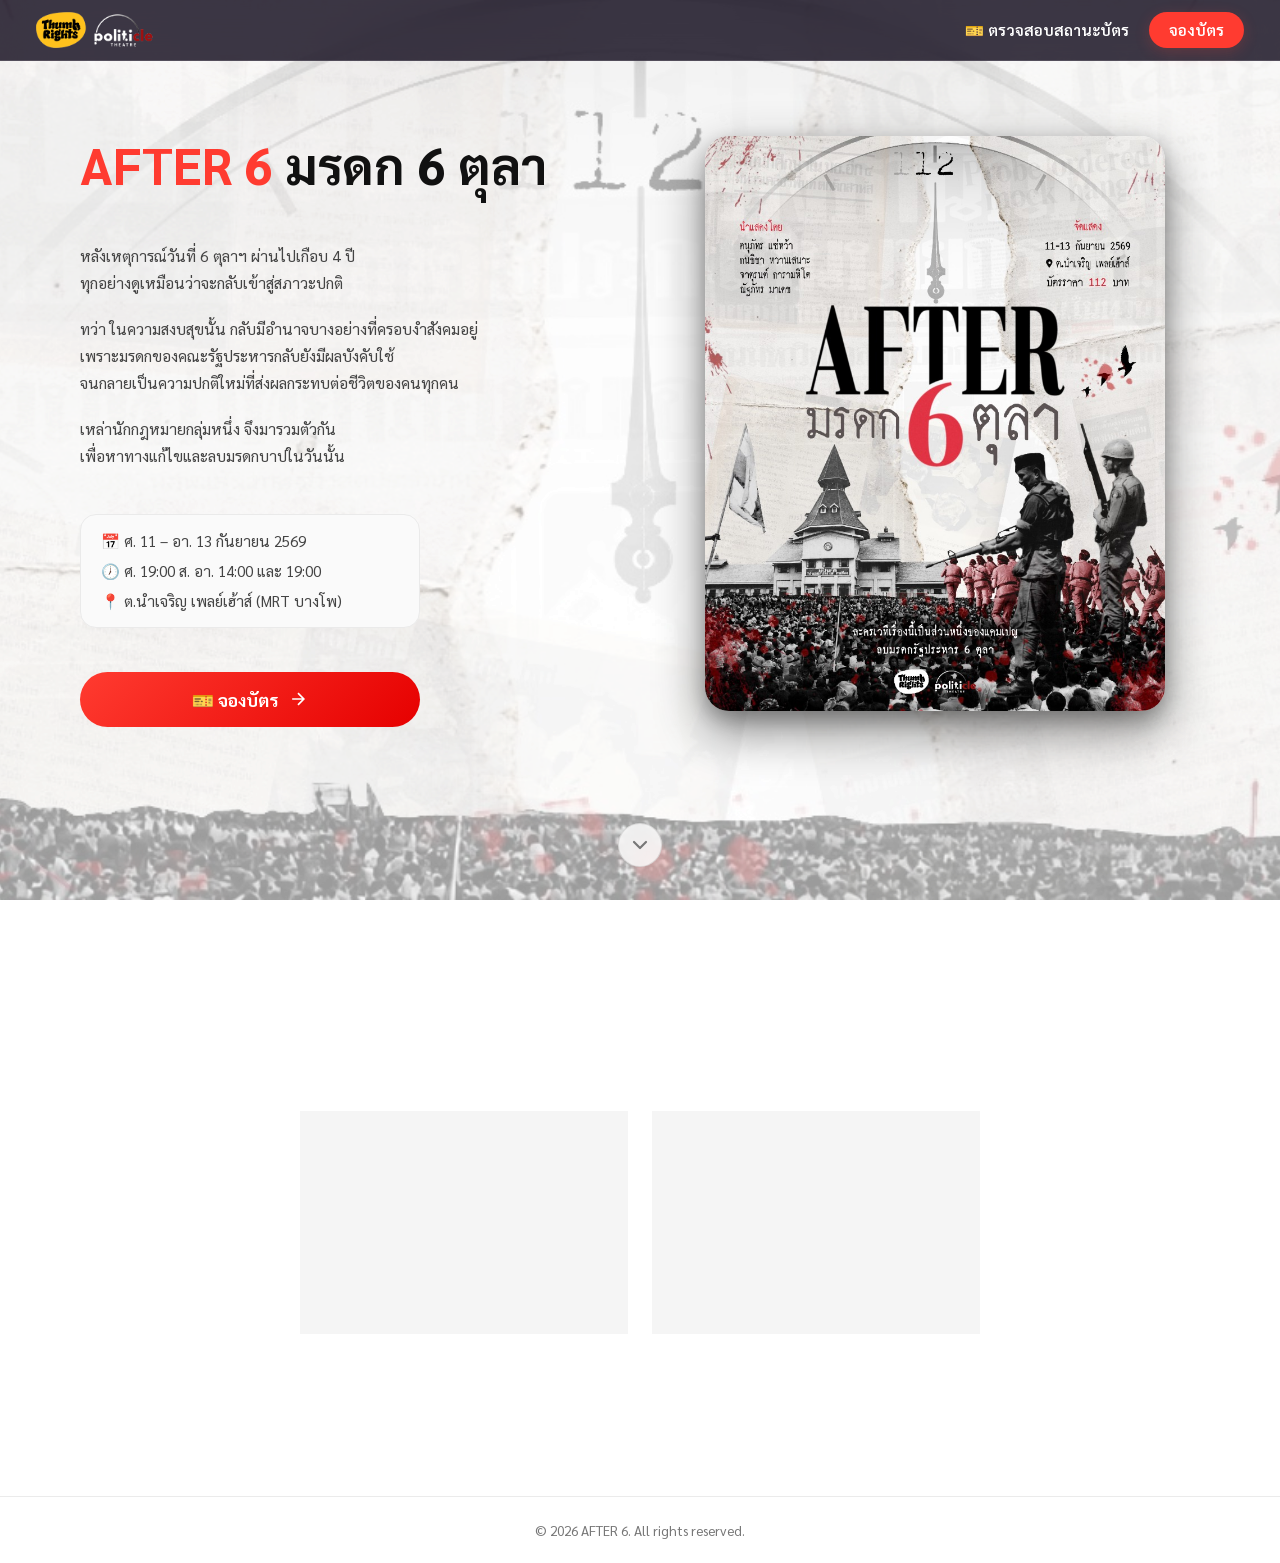
==== index.html @ 417c0b57 "Remove poster glow div and overflow clipping to eliminate rectangular box artifact on mobile" ====
<!DOCTYPE html>
<html lang="th">
<head>
  <meta charset="UTF-8" />
  <meta name="viewport" content="width=device-width, initial-scale=1.0" />
  <meta name="theme-color" content="#0d0718" />
  <meta name="apple-mobile-web-app-capable" content="yes" />
  <meta name="apple-mobile-web-app-status-bar-style" content="black-translucent" />
  <title>AFTER 6 มรดก 6 ตุลา — จองบัตรออนไลน์</title>
  <meta name="description" content="จองบัตรละครเวที AFTER 6 มรดก 6 ตุลา — KINJAI CONTEMPORARY 11–13 กันยายน 2569" />
  <link rel="preconnect" href="https://fonts.googleapis.com" />
  <link rel="preconnect" href="https://fonts.gstatic.com" crossorigin />
  <link href="https://fonts.googleapis.com/css2?family=Sarabun:wght@300;400;500;600;700&family=Playfair+Display:ital,wght@0,700;1,700&display=swap" rel="stylesheet" />
  <script src="assets/qrcodejs.min.js"></script>
  <link rel="stylesheet" href="style.css?v=3.3" />
</head>
<body>

<!-- ===================== PROGRESS BAR ===================== -->
<div id="progress-bar" class="progress-bar" style="display:none">
  <div class="progress-steps">
    <div class="progress-step active" id="ps-1">
      <div class="ps-dot">1</div><span>เลือกบัตร</span>
    </div>
    <div class="progress-line" id="pl-1"></div>
    <div class="progress-step" id="ps-2">
      <div class="ps-dot">2</div><span>ข้อมูล</span>
    </div>
    <div class="progress-line" id="pl-2"></div>
    <div class="progress-step" id="ps-3">
      <div class="ps-dot">3</div><span>ยืนยัน</span>
    </div>
  </div>
</div>

<!-- ===================== VIEW: LANDING ===================== -->
<div id="view-landing" class="view active">
  <div class="landing-bg"></div>
  <header class="site-header">
    <a href="staff.html" class="header-logo" title="Staff Portal">
      <img src="assets/logo.png?v=2" alt="Thumb Rights x politicle" class="header-logo-img" />
    </a>
    <nav class="header-nav">
      <a href="status.html" class="status-nav-link">🎫 ตรวจสอบสถานะบัตร</a>
      <a href="#" onclick="event.preventDefault();goTo('ticket')" class="btn-nav">จองบัตร</a>
    </nav>
  </header>

  <section class="hero">
    <div class="hero-content">
      <h1 class="hero-title"><span style="color: #ff3b30;">AFTER 6</span> มรดก 6 ตุลา</h1>
      <div class="hero-synopsis">
        <div class="synopsis-desktop">
          <p style="margin-bottom: 18px;">หลังเหตุการณ์วันที่ 6 ตุลาฯ ผ่านไปเกือบ 4 ปี<br/>ทุกอย่างดูเหมือนว่าจะกลับเข้าสู่สภาวะปกติ</p>
          <p style="margin-bottom: 18px;">ทว่า ในความสงบสุขนั้น กลับมีอำนาจบางอย่างที่ครอบงำสังคมอยู่<br/>เพราะมรดกของคณะรัฐประหารกลับยังมีผลบังคับใช้<br/>จนกลายเป็นความปกติใหม่ที่ส่งผลกระทบต่อชีวิตของคนทุกคน</p>
          <p>เหล่านักกฎหมายกลุ่มหนึ่ง จึงมารวมตัวกัน<br/>เพื่อหาทางแก้ไขและลบมรดกบาปในวันนั้น</p>
        </div>
        <div class="synopsis-mobile">
          <p style="margin-bottom: 18px;">หลังเหตุการณ์วันที่ 6 ตุลาฯ ผ่านไปเกือบ 4 ปี<br/>ทุกอย่างดูเหมือนว่าจะกลับเข้าสู่สภาวะปกติ</p>
          <p style="margin-bottom: 18px;">ทว่า ในความสงบสุขนั้น<br/>กลับมีอำนาจบางอย่างที่ครอบงำสังคมอยู่<br/>เพราะมรดกของคณะรัฐประหารกลับยังมีผลบังคับใช้<br/>จนกลายเป็นความปกติใหม่<br/>ที่ส่งผลกระทบต่อชีวิตของคนทุกคน</p>
          <p>เหล่านักกฎหมายกลุ่มหนึ่ง จึงมารวมตัวกัน<br/>เพื่อหาทางแก้ไขและลบมรดกบาปในวันนั้น</p>
        </div>
      </div>
      <div class="hero-meta">
        <div class="meta-item">📅 ศ. 11 – อา. 13 กันยายน 2569</div>
        <div class="meta-item">🕖 ศ. 19:00 ส. อา. 14:00 และ 19:00</div>
        <div class="meta-item"><a href="https://maps.app.goo.gl/1uwMp8sGH6Jfh2RcA" target="_blank" rel="noopener noreferrer" style="color: inherit; text-decoration: none;">📍 ต.นำเจริญ เพลย์เฮ้าส์ (MRT บางโพ)</a></div>
      </div>
      <button id="btn-buy-hero" class="btn-primary btn-lg" onclick="goTo('ticket')">
        <span>🎫 จองบัตร</span>
        <svg width="20" height="20" viewBox="0 0 24 24" fill="none" stroke="currentColor" stroke-width="2"><path d="M5 12h14M12 5l7 7-7 7"/></svg>
      </button>
    </div>
    <div class="hero-poster">
      <img id="poster-img" src="assets/poster.jpg?v=3" alt="โปสเตอร์ AFTER 6 มรดก 6 ตุลา" class="poster-img" />
    </div>
    <a href="#show-info" class="scroll-down-hint" aria-label="เลื่อนลงเพื่อดูรายละเอียดเพิ่มเติม">
      <svg width="24" height="24" viewBox="0 0 24 24" fill="none" stroke="currentColor" stroke-width="2.2" stroke-linecap="round" stroke-linejoin="round"><path d="M6 9l6 6 6-6"/></svg>
    </a>
  </section>

  <section id="show-info" class="show-info">
    <div class="container">
      <div class="campaign-box">
        <div class="campaign-lead">ละครเวทีเรื่องนี้เป็นส่วนหนึ่งของแคมเปญ</div>
        <div class="campaign-title">
          <a href="https://www.facebook.com/share/p/1LTp5zQWZ3/" target="_blank" rel="noopener noreferrer" style="color: inherit; text-decoration: none;">
            <strong>'ลบมรดกรัฐประหาร 6 ตุลา'</strong>
          </a>
        </div>
      </div>
      <div class="info-grid">
        <div class="info-card">
          <div class="info-icon">⏱️</div>
          <h3>ระยะเวลา</h3>
          <p>ประมาณ 1 ชั่วโมง 30 นาที<br/>(ไม่มีพักครึ่ง)</p>
        </div>
        <div class="info-card">
          <div class="info-icon">📍</div>
          <h3>สถานที่</h3>
          <p><a href="https://maps.app.goo.gl/1uwMp8sGH6Jfh2RcA" target="_blank" rel="noopener noreferrer" style="color: inherit; text-decoration: underline;">ต.นำเจริญ เพลย์เฮ้าส์<br/>(MRT บางโพ)</a></p>
        </div>
      </div>
      <div class="cta-bottom">
        <button id="btn-buy-bottom" class="btn-primary btn-lg" onclick="goTo('ticket')">🎫 จองบัตร</button>
      </div>
    </div>
  </section>

  <footer class="site-footer">
    <p>© 2026 AFTER 6. All rights reserved.</p>
  </footer>
</div>

<!-- ===================== VIEW: TICKET ===================== -->
<div id="view-ticket" class="view">
  <div class="page-header">
    <div></div>
    <h2 class="page-title">🎫 เลือกบัตร</h2>
    <button class="btn-back" onclick="goTo('landing')">
      <svg width="20" height="20" viewBox="0 0 24 24" fill="none" stroke="currentColor" stroke-width="2"><path d="M3 9l9-7 9 7v11a2 2 0 0 1-2 2H5a2 2 0 0 1-2-2z"/><polyline points="9 22 9 12 15 12 15 22"/></svg>
      กลับหน้าหลัก
    </button>
  </div>

  <div class="ticket-container">

    <!-- ── STEP 1: เลือกรอบการแสดง ── -->
    <div class="ticket-section">
      <h3 class="section-label">📅 เลือกวันแสดง</h3>
      <div id="date-grid" class="date-grid">
        <!-- generated by JS -->
      </div>
    </div>

    <!-- ── STEP 2: เลือกเวลารอบ (แสดงหลังเลือกวัน) ── -->
    <div class="ticket-section" id="slot-section" style="display:none">
      <div class="section-label-row">
        <h3 class="section-label">🕐 เลือกรอบเวลา</h3>
      </div>
      <div id="slot-grid" class="slot-grid">
        <!-- generated by JS -->
      </div>
    </div>

    <!-- ── STEP 3: เลือกประเภทบัตร ── -->
    <div class="ticket-section" id="type-section" style="display:none">
      <div class="section-label-row">
        <h3 class="section-label">🎭 ประเภทบัตร</h3>
      </div>
      <div id="ticket-types" class="ticket-type-grid">
        <!-- generated by JS -->
      </div>
    </div>

    <!-- Quantity -->
    <div class="ticket-section" id="quantity-section" style="display:none">
      <div class="section-label-row">
        <h3 class="section-label">จำนวนบัตร</h3>
      </div>
      <div class="quantity-box">
        <button class="qty-btn" id="qty-minus" onclick="changeQty(-1)">−</button>
        <span id="qty-display" class="qty-num">1</span>
        <button class="qty-btn" id="qty-plus" onclick="changeQty(1)">+</button>
      </div>
      <p class="qty-limit" id="qty-limit-text">สูงสุด 10 ใบต่อครั้ง</p>
    </div>

    <!-- Summary -->
    <div class="ticket-section price-summary" id="price-summary" style="display:none">
      <div class="summary-row">
        <span class="summary-label">รอบแสดง</span>
        <span class="summary-val" id="sum-show">—</span>
      </div>
      <div class="summary-row">
        <span class="summary-label">ประเภท</span>
        <span class="summary-val" id="sum-type">—</span>
      </div>
      <div class="summary-row">
        <span class="summary-label">ราคาต่อใบ</span>
        <span class="summary-val" id="sum-price">—</span>
      </div>
      <div class="summary-row">
        <span class="summary-label">จำนวน</span>
        <span class="summary-val" id="sum-qty">—</span>
      </div>
      <div class="summary-row total-row">
        <span class="summary-label">ราคารวม</span>
        <span class="summary-val total-price" id="sum-total">—</span>
      </div>
    </div>

    <!-- Payment QR -->
    <div class="ticket-section" id="payment-section" style="display:none">
      <h3 class="section-label">ชำระเงินผ่านการโอนธนาคาร</h3>
      <div class="payment-box">
        <div class="payment-qr-wrap">
          <div id="payment-qr-container" class="payment-qr-inner"><img src="assets/payment-qr.png?v=3" alt="Payment QR Code" style="width:160px; height:auto; border-radius:4px; display:block;" /></div>
          <div class="payment-qr-label">แสกนเพื่อชำระค่าบัตร</div>
        </div>
        <div class="payment-info">
          <div class="bank-info-row">
            <span class="bank-logo">🏦</span>
            <div>
              <div class="bank-name">ธนาคารกสิกรไทย</div>
              <div class="bank-acc">233-1-17948-8</div>
              <div class="bank-holder">ณัฐชนน ไพโรจน์ และ นัสรี พุ่มเกื้อ</div>
            </div>
          </div>
          <div class="payment-note">
            <svg width="16" height="16" viewBox="0 0 24 24" fill="none" stroke="currentColor" stroke-width="2"><circle cx="12" cy="12" r="10"/><path d="M12 8v4M12 16h.01"/></svg>
            กรุณาโอนชำระก่อนกดดำเนินการต่อเพื่อกรอกข้อมูล
          </div>
        </div>
      </div>
    </div>

    <button id="btn-to-info" class="btn-primary btn-full" style="display:none" onclick="goTo('info')">
      ดำเนินการต่อ
      <svg width="18" height="18" viewBox="0 0 24 24" fill="none" stroke="currentColor" stroke-width="2"><path d="M5 12h14M12 5l7 7-7 7"/></svg>
    </button>
  </div>
</div>


<!-- ===================== VIEW: INFO ===================== -->
<div id="view-info" class="view">
  <div class="page-header">
    <button class="btn-back" onclick="goTo('ticket')">
      <svg width="20" height="20" viewBox="0 0 24 24" fill="none" stroke="currentColor" stroke-width="2"><path d="M19 12H5M12 19l-7-7 7-7"/></svg>
      ย้อนกลับ
    </button>
    <h2 class="page-title">📝 ข้อมูลผู้ซื้อ</h2>
    <button class="btn-back" onclick="goTo('landing')" style="border-color: rgba(255, 255, 255, 0.15)">
      🏠 กลับหน้าหลัก
    </button>
  </div>

  <div class="info-container">
    <div class="order-recap">
      <div class="recap-main-row">
        <span id="recap-type" class="recap-badge">—</span>
        <span id="recap-qty" class="recap-detail">—</span>
        <span class="recap-sep">·</span>
        <span id="recap-total" class="recap-total">—</span>
      </div>
      <div class="recap-edit-row">
        <button class="btn-recap-edit" id="btn-edit-slot" onclick="goToEditSlot()">
          <svg width="13" height="13" viewBox="0 0 24 24" fill="none" stroke="currentColor" stroke-width="2.5"><path d="M11 4H4a2 2 0 0 0-2 2v14a2 2 0 0 0 2 2h14a2 2 0 0 0 2-2v-7"/><path d="M18.5 2.5a2.121 2.121 0 0 1 3 3L12 15l-4 1 1-4 9.5-9.5z"/></svg>
          แก้ไขรอบ
        </button>
        <button class="btn-recap-edit" id="btn-edit-qty" onclick="goToEditQty()">
          <svg width="13" height="13" viewBox="0 0 24 24" fill="none" stroke="currentColor" stroke-width="2.5"><path d="M11 4H4a2 2 0 0 0-2 2v14a2 2 0 0 0 2 2h14a2 2 0 0 0 2-2v-7"/><path d="M18.5 2.5a2.121 2.121 0 0 1 3 3L12 15l-4 1 1-4 9.5-9.5z"/></svg>
          จำนวนบัตร
        </button>
      </div>
    </div>

    <form id="customer-form" class="customer-form" onsubmit="submitOrder(event)">
      <div class="form-group">
        <label for="f-name">ชื่อ–นามสกุล <span class="required">*</span></label>
        <input type="text" id="f-name" required />
      </div>
      <div class="form-group">
        <label for="f-phone">เบอร์โทรศัพท์ <span class="required">*</span></label>
        <input type="tel" id="f-phone" pattern="[0-9]{9,10}" required />
      </div>
      <div class="form-group">
        <label for="f-email">อีเมล (ไม่บังคับ)</label>
        <input type="email" id="f-email" />
      </div>
      <div class="form-group">
        <label for="f-note">หมายเหตุเพิ่มเติม</label>
        <textarea id="f-note" rows="3"></textarea>
      </div>

      <!-- Slip Upload -->
      <div class="form-group">
        <label for="f-slip">หลักฐานการโอนเงิน (สลิป) <span class="required">*</span></label>
        <div class="slip-upload-area" id="slip-upload-area" onclick="document.getElementById('f-slip').click()">
          <input type="file" id="f-slip" accept="image/*" style="display:none" onchange="handleSlipUpload(event)" required />
          <div id="slip-placeholder" class="slip-placeholder">
            <svg width="32" height="32" viewBox="0 0 24 24" fill="none" stroke="currentColor" stroke-width="1.5"><rect x="3" y="3" width="18" height="18" rx="2"/><path d="M3 9h18M9 21V9"/></svg>
            <p>แตะเพื่อแนบรูปสลิป</p>
            <span>รองรับ JPG, PNG, HEIC</span>
          </div>
          <div id="slip-preview-wrap" style="display:none" class="slip-preview-wrap">
            <img id="slip-preview" src="" alt="slip preview" />
            <button type="button" class="slip-remove-btn" onclick="removeSlip(event)">✕ เปลี่ยนรูป</button>
          </div>
        </div>
      </div>

      <div class="consent-box">
        <input type="checkbox" id="f-consent" required />
        <label for="f-consent">ยืนยันการชำระเงินและยอมรับเงื่อนไข:<br/>ไม่สามารถเปลี่ยนรอบการแสดงหรือคืนบัตรได้ทุกกรณี</label>
      </div>

      <button type="submit" id="btn-submit" class="btn-primary btn-full">
        <span id="submit-text">✅ ยืนยันการสั่งซื้อ</span>
        <div id="submit-spinner" class="spinner" style="display:none"></div>
      </button>


    </form>
  </div>
</div>

<!-- ===================== VIEW: CONFIRMATION ===================== -->
<div id="view-confirm" class="view">
  <div class="page-header no-back">
    <div></div>
    <h2 class="page-title">✅ สำเร็จแล้ว!</h2>
    <button class="btn-back" onclick="location.reload()">
      🏠 กลับหน้าหลัก
    </button>
  </div>

  <div class="confirm-container">
    <div class="confirm-hero">
      <div class="confirm-icon">🎭</div>
      <h2 class="confirm-title">การจองสำเร็จ</h2>
      <p class="confirm-sub">บัตรของคุณพร้อมแล้ว กรุณาบันทึก QR Code ทุกใบ</p>
    </div>

    <div class="order-detail-card">
      <div class="detail-row"><span>เลขที่คำสั่งซื้อ</span><strong id="conf-order-id">—</strong></div>
      <div class="detail-row"><span>ชื่อผู้ซื้อ</span><strong id="conf-name">—</strong></div>
      <div class="detail-row"><span>รอบการแสดง</span><strong id="conf-show">—</strong></div>
      <div class="detail-row"><span>ประเภทบัตร</span><strong id="conf-type">—</strong></div>
      <div class="detail-row"><span>จำนวน</span><strong id="conf-qty">—</strong></div>
      <div class="detail-row"><span>ราคารวม</span><strong id="conf-total">—</strong></div>
    </div>

    <h3 class="tickets-heading">🎫 บัตรของคุณ</h3>

    <!-- Ticket Carousel -->
    <div class="ticket-carousel-wrap">
      <div class="ticket-carousel" id="tickets-carousel">
        <!-- QR cards generated by JS -->
      </div>
      <div class="carousel-controls">
        <button class="carousel-btn" id="carousel-prev" onclick="carouselPrev()" disabled>
          <svg width="20" height="20" viewBox="0 0 24 24" fill="none" stroke="currentColor" stroke-width="2.5"><path d="M15 18l-6-6 6-6"/></svg>
        </button>
        <div class="carousel-dots" id="carousel-dots"></div>
        <button class="carousel-btn" id="carousel-next" onclick="carouselNext()">
          <svg width="20" height="20" viewBox="0 0 24 24" fill="none" stroke="currentColor" stroke-width="2.5"><path d="M9 18l6-6-6-6"/></svg>
        </button>
      </div>
      <div class="carousel-counter">ใบที่ <span id="carousel-cur">1</span> / <span id="carousel-total">1</span></div>
    </div>

    <div class="confirm-actions">
      <button class="btn-outline" onclick="window.print()">🖨️ พิมพ์บัตรทั้งหมด</button>
      <a class="btn-outline" href="status.html" id="btn-check-status" style="text-decoration:none">🔍 ตรวจสอบสถานะบัตร</a>
      <button class="btn-primary" onclick="location.reload()">🏠 กลับหน้าแรก</button>
    </div>

    <div class="confirm-note">
      <svg width="16" height="16" viewBox="0 0 24 24" fill="none" stroke="currentColor" stroke-width="2"><circle cx="12" cy="12" r="10"/><path d="M12 8v4M12 16h.01"/></svg>
      กรุณาแสดง QR Code ที่หน้างานเพื่อเช็คอินรับบัตรเข้าชมการแสดง
    </div>
  </div>
</div>

<!-- ===================== TOAST ===================== -->
<div id="toast" class="toast"></div>

<script src="assets/poster-data.js"></script>
<script src="app.js?v=2.3"></script>
</body>
</html>
---- style.css ----
/* ============================================================
   DESIGN TOKENS
   ============================================================ */
:root {
  --purple-900: #ffffff;
  --purple-800: #f7f7f7;
  --purple-700: #eeeeee;
  --purple-600: #000000;
  --purple-500: #000000;
  --purple-400: #ff3b30;
  --purple-300: #ff6b60;
  --gold-500: #ff3b30;
  --gold-400: #ff3b30;
  --gold-300: #000000;
  --gold-200: #111111;
  --white: #ffffff;
  --text-primary: #111111;
  --text-secondary: #444444;
  --text-muted: #777777;
  --glass: rgba(0, 0, 0, 0.04);
  --glass-border: rgba(0, 0, 0, 0.08);
  --success: #22c55e;
  --error: #ef4444;
  --warning: #f59e0b;
  --radius-sm: 8px;
  --radius-md: 16px;
  --radius-lg: 24px;
  --radius-xl: 32px;
  --shadow-glow: 0 4px 20px rgba(0, 0, 0, 0.05);
  --shadow-gold: 0 4px 20px rgba(255, 59, 48, 0.15);
  --transition: all 0.3s cubic-bezier(0.4, 0, 0.2, 1);
}

/* ============================================================
   RESET & BASE
   ============================================================ */
*, *::before, *::after { box-sizing: border-box; margin: 0; padding: 0; }

html { scroll-behavior: smooth; }

body {
  font-family: 'Sarabun', sans-serif;
  background-color: #ffffff;
  color: var(--text-primary);
  min-height: 100vh;
  overflow-x: hidden;
  position: relative;
}

body::before {
  content: '';
  position: fixed;
  inset: 0;
  background: #ffffff url('assets/bg.jpg?v=3') no-repeat center center;
  background-size: cover;
  opacity: 0.20;
  pointer-events: none;
  z-index: 0;
}

/* ============================================================
   VIEWS
   ============================================================ */
.view { display: none; min-height: 100vh; overflow-x: hidden; width: 100%; position: relative; z-index: 1; }
.view.active { display: block; }

/* ============================================================
   LANDING PAGE
   ============================================================ */
.landing-bg {
  position: fixed;
  inset: 0;
  background: url('assets/bg.jpg?v=3') no-repeat center center;
  background-size: cover;
  opacity: 0.24;
  pointer-events: none;
  z-index: 0;
}

.site-header {
  position: fixed;
  top: 0; left: 0; right: 0;
  z-index: 100;
  display: flex;
  align-items: center;
  justify-content: space-between;
  padding: 12px 36px;
  background: rgba(0, 0, 0, 0.90);
  backdrop-filter: blur(20px);
  border-bottom: 1px solid rgba(255, 255, 255, 0.12);
}

.header-logo {
  display: flex;
  align-items: center;
  text-decoration: none;
  cursor: pointer;
  transition: var(--transition);
}
.header-logo:hover {
  opacity: 0.85;
  transform: scale(1.02);
}
.header-logo-img {
  height: 36px;
  width: auto;
  object-fit: contain;
  display: block;
}

.header-nav { display: flex; gap: 20px; align-items: center; }
.header-nav a { color: #ffffff; text-decoration: none; font-weight: 600; font-size: 0.95rem; transition: var(--transition); }
.header-nav a:hover { color: #ff3b30; }

.btn-nav {
  background: #ff3b30;
  color: white !important;
  padding: 8px 20px;
  border-radius: 50px;
  text-decoration: none !important;
  transition: var(--transition);
  box-shadow: 0 4px 15px rgba(255, 59, 48, 0.2);
}
.btn-nav:hover { transform: translateY(-1px); background: #000000; box-shadow: 0 8px 25px rgba(0, 0, 0, 0.2); }

.scroll-down-hint {
  grid-column: 1 / -1;
  justify-self: center;
  margin: 36px auto 0;
  display: flex;
  align-items: center;
  justify-content: center;
  width: 44px;
  height: 44px;
  border-radius: 50%;
  color: #777777;
  background: rgba(255, 255, 255, 0.8);
  border: 1px solid rgba(0, 0, 0, 0.1);
  backdrop-filter: blur(8px);
  text-decoration: none;
  animation: floatDown 2.2s ease-in-out infinite;
  transition: var(--transition);
  z-index: 10;
  cursor: pointer;
}
.scroll-down-hint:hover {
  color: #ff3b30;
  border-color: #ff3b30;
  background: rgba(255, 255, 255, 0.98);
  box-shadow: 0 6px 18px rgba(255, 59, 48, 0.15);
}

@keyframes floatDown {
  0%, 100% {
    transform: translateY(0);
    opacity: 0.65;
  }
  50% {
    transform: translateY(8px);
    opacity: 1;
  }
}

/* HERO */
.hero {
  position: relative;
  z-index: 1;
  min-height: 100vh;
  display: grid;
  grid-template-columns: 1fr 1fr;
  align-items: center;
  gap: 60px;
  padding: 120px 80px 80px;
  max-width: 1400px;
  margin: 0 auto;
}

.hero-content { display: flex; flex-direction: column; gap: 20px; }

.hero-badge {
  display: inline-flex;
  align-items: center;
  gap: 8px;
  background: rgba(212, 160, 23, 0.15);
  border: 1px solid rgba(212, 160, 23, 0.3);
  color: var(--gold-300);
  padding: 6px 16px;
  border-radius: 50px;
  font-size: 0.85rem;
  font-weight: 600;
  letter-spacing: 0.5px;
  width: fit-content;
}

.hero-title {
  font-size: clamp(1.4rem, 4.2vw, 3.2rem);
  font-weight: 700;
  line-height: 1.4;
  white-space: normal;
  word-break: break-word;
  padding-top: 8px;
  padding-bottom: 8px;
  overflow: visible;
  color: var(--text-primary);
}

.hero-subtitle {
  font-family: 'Playfair Display', serif;
  font-style: italic;
  font-size: 1.5rem;
  color: var(--purple-400);
  margin-top: -10px;
}

.hero-synopsis {
  margin-top: 14px;
  margin-bottom: 24px;
  font-size: 0.98rem;
  line-height: 1.75;
  color: #444444;
  max-width: 540px;
}
.synopsis-desktop { display: block; }
.synopsis-mobile { display: none; }

.hero-meta {
  display: flex;
  flex-direction: column;
  gap: 10px;
  align-items: flex-start;
  padding: 16px 20px;
  background: #fafafa;
  border: 1px solid #eaeaea;
  border-radius: var(--radius-md);
  width: 100%;
  max-width: 340px;
  box-sizing: border-box;
  margin-bottom: 24px;
}

#btn-buy-hero {
  width: 100%;
  max-width: 340px;
  justify-content: center;
  box-sizing: border-box;
}
.hero-meta::-webkit-scrollbar {
  display: none;
}

.meta-item { font-size: 0.95rem; color: var(--text-secondary); }
.meta-divider { color: var(--purple-400); }

/* BUTTONS */
.btn-primary {
  display: inline-flex;
  align-items: center;
  gap: 10px;
  background: linear-gradient(135deg, #ff3b30 0%, #e60000 100%);
  color: #ffffff;
  border: none;
  border-radius: 50px;
  font-family: 'Sarabun', sans-serif;
  font-size: 1rem;
  font-weight: 700;
  cursor: pointer;
  transition: var(--transition);
  text-decoration: none;
  position: relative;
  overflow: hidden;
}
.btn-primary::before {
  content: '';
  position: absolute;
  inset: 0;
  background: linear-gradient(135deg, rgba(0,0,0,0.15), transparent);
  opacity: 0;
  transition: var(--transition);
}
.btn-primary:hover::before { opacity: 1; }
.btn-primary:hover { transform: translateY(-2px); box-shadow: var(--shadow-gold), 0 10px 30px rgba(255, 59, 48, 0.2); }
.btn-primary:active { transform: translateY(0); }

.btn-lg { padding: 16px 36px; font-size: 1.1rem; }
.btn-full { width: 100%; justify-content: center; padding: 16px; border-radius: var(--radius-md); }

.btn-outline {
  display: inline-flex;
  align-items: center;
  gap: 8px;
  background: transparent;
  color: var(--text-primary);
  border: 1px solid var(--glass-border);
  border-radius: var(--radius-md);
  font-family: 'Sarabun', sans-serif;
  font-size: 1rem;
  font-weight: 500;
  padding: 14px 28px;
  cursor: pointer;
  transition: var(--transition);
}
.btn-outline:hover { background: var(--glass); border-color: var(--purple-400); }

.hero-note { font-size: 0.85rem; color: var(--text-muted); margin-top: -8px; }

/* POSTER */
.hero-poster {
  position: relative;
  display: flex;
  justify-content: center;
  align-items: center;
  background: transparent;
  border: none;
  box-shadow: none;
}
.poster-glow {
  display: none !important;
}
.poster-img {
  position: relative;
  z-index: 1;
  width: 100%;
  max-width: 460px;
  border-radius: var(--radius-lg);
  box-shadow: 0 20px 50px rgba(0, 0, 0, 0.45), 0 8px 20px rgba(0, 0, 0, 0.25);
  border: none;
  outline: none;
  animation: float 6s ease-in-out infinite;
}

@keyframes float {
  0%, 100% { transform: translateY(0px); }
  50% { transform: translateY(-12px); }
}

.show-info {
  position: relative;
  z-index: 1;
  padding: 60px 40px;
  background: rgba(255, 255, 255, 0.7);
  backdrop-filter: blur(12px);
}

.container { max-width: 1100px; margin: 0 auto; }

.campaign-box {
  text-align: center;
  margin-top: 0;
  margin-bottom: 40px;
}
.campaign-lead {
  font-size: 1.12rem;
  color: var(--text-secondary);
  line-height: 1.6;
}
.campaign-title {
  font-size: 1.45rem;
  color: #ff3b30;
  margin-top: 6px;
}
.campaign-title a {
  color: inherit;
  text-decoration: none;
  transition: opacity 0.2s ease, text-decoration 0.2s ease;
}
.campaign-title a:hover {
  text-decoration: underline;
  opacity: 0.85;
}
.campaign-title strong {
  font-weight: 700;
}

.info-grid {
  display: grid;
  grid-template-columns: repeat(2, 1fr);
  gap: 24px;
  max-width: 680px;
  margin: 0 auto 48px;
}

.info-card {
  background: var(--glass);
  border: 1px solid var(--glass-border);
  border-radius: var(--radius-lg);
  padding: 32px 24px;
  text-align: center;
  backdrop-filter: blur(10px);
  transition: var(--transition);
}
.info-card:hover {
  transform: translateY(-4px);
  border-color: var(--purple-400);
  box-shadow: var(--shadow-glow);
}
.info-icon { font-size: 2.5rem; margin-bottom: 16px; }
.info-card h3 { font-size: 1.1rem; font-weight: 600; margin-bottom: 12px; color: var(--gold-300); }
.info-card p { color: var(--text-secondary); line-height: 1.7; font-size: 0.95rem; }

.cta-bottom { text-align: center; }

/* FOOTER */
.site-footer {
  position: relative;
  z-index: 1;
  text-align: center;
  padding: 24px;
  color: var(--text-muted);
  font-size: 0.85rem;
  border-top: 1px solid var(--glass-border);
}

/* ============================================================
   PROGRESS BAR
   ============================================================ */
.progress-bar {
  position: relative;
  z-index: 100;
  background: rgba(255, 255, 255, 0.95);
  backdrop-filter: blur(20px);
  padding: 16px 40px;
  border-bottom: 1px solid var(--glass-border);
}

.progress-steps {
  display: flex;
  align-items: center;
  justify-content: center;
  gap: 0;
  max-width: 400px;
  margin: 0 auto;
}

.progress-step {
  display: flex;
  flex-direction: column;
  align-items: center;
  gap: 4px;
  flex: 0 0 auto;
}

.ps-dot {
  width: 32px; height: 32px;
  border-radius: 50%;
  background: var(--glass);
  border: 2px solid var(--glass-border);
  display: flex;
  align-items: center;
  justify-content: center;
  font-size: 0.8rem;
  font-weight: 600;
  transition: var(--transition);
  color: var(--text-muted);
}

.progress-step.active .ps-dot {
  background: linear-gradient(135deg, var(--gold-500), var(--gold-400));
  border-color: var(--gold-400);
  color: var(--purple-900);
  box-shadow: var(--shadow-gold);
}

.progress-step.done .ps-dot {
  background: var(--success);
  border-color: var(--success);
  color: white;
}

.progress-step span {
  font-size: 0.7rem;
  color: var(--text-muted);
  white-space: nowrap;
}
.progress-step.active span { color: var(--gold-300); }

.progress-line {
  flex: 1;
  height: 2px;
  background: var(--glass-border);
  min-width: 40px;
  margin-bottom: 18px;
  transition: var(--transition);
}
.progress-line.done { background: var(--success); }

/* ============================================================
   INNER PAGES COMMON
   ============================================================ */
.page-header {
  position: sticky;
  top: 0;
  z-index: 200;
  display: flex;
  align-items: center;
  justify-content: space-between;
  padding: 16px 24px;
  background: rgba(255, 255, 255, 0.95);
  backdrop-filter: blur(20px);
  border-bottom: 1px solid var(--glass-border);
}

.page-title {
  position: absolute;
  left: 50%;
  top: 50%;
  transform: translate(-50%, -50%);
  font-size: 1.1rem;
  font-weight: 600;
  pointer-events: none;
  white-space: nowrap;
}

.btn-back {
  display: flex;
  align-items: center;
  gap: 6px;
  background: var(--glass);
  border: 1px solid var(--glass-border);
  color: var(--text-secondary);
  padding: 8px 16px;
  border-radius: 50px;
  cursor: pointer;
  font-family: 'Sarabun', sans-serif;
  font-size: 0.9rem;
  transition: var(--transition);
}
.btn-back:hover { background: rgba(0,0,0,0.08); color: var(--white); }

/* ============================================================
   TICKET PAGE
   ============================================================ */
.ticket-container {
  max-width: 680px;
  margin: 0 auto;
  padding: 32px 24px 100px;
  display: flex;
  flex-direction: column;
  gap: 24px;
}

.ticket-section {
  background: var(--glass);
  border: 1px solid var(--glass-border);
  border-radius: var(--radius-lg);
  padding: 24px;
  backdrop-filter: blur(10px);
  animation: fadeSlideIn 0.4s ease;
}

@keyframes fadeSlideIn {
  from { opacity: 0; }
  to { opacity: 1; }
}

.section-label {
  font-size: 0.8rem;
  font-weight: 600;
  text-transform: uppercase;
  letter-spacing: 1.5px;
  color: var(--text-muted);
  margin-bottom: 0;
}

/* Back button row inside each step */
.section-label-row {
  display: flex;
  align-items: center;
  justify-content: space-between;
  margin-bottom: 16px;
}

.btn-step-back {
  display: inline-flex;
  align-items: center;
  gap: 4px;
  background: transparent;
  border: none;
  color: #888888;
  font-family: 'Sarabun', sans-serif;
  font-size: 0.85rem;
  font-weight: 500;
  padding: 0;
  cursor: pointer;
  transition: var(--transition);
  white-space: nowrap;
  max-width: 60%;
  overflow: hidden;
  text-overflow: ellipsis;
  text-decoration: underline;
}
.btn-step-back:hover {
  color: #ff3b30;
}
.btn-step-back:active { transform: scale(0.96); }

/* ── Date Grid ──────────────────────────────────────────── */
.date-grid {
  display: grid;
  grid-template-columns: repeat(3, 1fr);
  gap: 10px;
}

.date-card {
  display: flex;
  flex-direction: column;
  align-items: center;
  justify-content: center;
  height: 100%;
  box-sizing: border-box;
  gap: 4px;
  padding: 14px 8px;
  border-radius: var(--radius-md);
  border: 2px solid var(--glass-border);
  background: rgba(0,0,0,0.02);
  cursor: pointer;
  transition: var(--transition);
  text-align: center;
  position: relative;
  overflow: hidden;
}
.date-card:hover {
  border-color: var(--purple-400);
  background: rgba(255,59,48,0.04);
  transform: translateY(-2px);
}
.date-card.selected {
  border-color: var(--gold-500);
  background: rgba(255,59,48,0.06);
  box-shadow: 0 0 0 1px rgba(255,59,48,0.2) inset;
}
.date-card-week {
  font-size: 0.62rem;
  color: var(--text-muted);
  text-transform: uppercase;
  letter-spacing: 1px;
  font-weight: 600;
}
.date-card-day {
  font-size: 1.2rem;
  font-weight: 700;
  color: var(--text-primary);
}
.date-card-month {
  font-size: 0.72rem;
  color: var(--text-secondary);
}
.date-card-slots {
  font-size: 0.65rem;
  color: var(--text-muted);
  margin-top: 2px;
}
.date-card.selected .date-card-day { color: var(--gold-300); }
.date-card.selected .date-card-week { color: var(--gold-500); }

/* Sold Out styling */
.sold-out {
  color: var(--error) !important;
  font-weight: 700;
  text-transform: uppercase;
}
.slot-seat-badge.seat-full {
  background: rgba(239, 68, 68, 0.15);
  color: var(--error);
  border: 1px solid rgba(239, 68, 68, 0.3);
  padding: 2px 8px;
  border-radius: 50px;
  font-size: 0.65rem;
  font-weight: 700;
  letter-spacing: 0.5px;
  margin-top: 4px;
}

/* Week separator */
.week-label {
  grid-column: 1 / -1;
  font-size: 0.72rem;
  font-weight: 700;
  text-transform: uppercase;
  letter-spacing: 1.5px;
  color: var(--purple-400);
  padding: 4px 0 2px;
  border-bottom: 1px solid rgba(255,59,48,0.15);
  margin-bottom: 2px;
}

/* ── Slot Grid ──────────────────────────────────────────── */
.slot-grid {
  display: grid;
  grid-template-columns: repeat(auto-fit, minmax(130px, 1fr));
  gap: 12px;
  width: 100%;
}

.slot-btn {
  display: flex;
  flex-direction: column;
  align-items: center;
  gap: 4px;
  padding: 14px 16px;
  border-radius: var(--radius-md);
  border: 2px solid var(--glass-border);
  background: rgba(0,0,0,0.02);
  cursor: pointer;
  transition: var(--transition);
  width: 100%;
  box-sizing: border-box;
}
.slot-btn:hover {
  border-color: var(--purple-400);
  background: rgba(255,59,48,0.05);
  transform: translateY(-2px);
}
.slot-btn.selected {
  border-color: var(--gold-500);
  background: rgba(255,59,48,0.06);
}
.slot-time {
  font-size: 1.8rem;
  font-weight: 700;
  color: var(--text-primary);
  line-height: 1;
}
.slot-btn.selected .slot-time { color: var(--gold-300); }
.slot-label {
  font-size: 0.75rem;
  color: var(--text-muted);
}

.ticket-type-grid { display: flex; flex-direction: column; gap: 12px; }

.ticket-type-card {
  display: flex;
  align-items: center;
  justify-content: space-between;
  padding: 20px;
  border-radius: var(--radius-md);
  border: 2px solid var(--glass-border);
  cursor: pointer;
  transition: var(--transition);
  background: rgba(0,0,0,0.02);
  position: relative;
  overflow: hidden;
}
.ticket-type-card::before {
  content: '';
  position: absolute;
  inset: 0;
  background: linear-gradient(135deg, rgba(255,59,48,0.03), transparent);
  opacity: 0;
  transition: var(--transition);
}
.ticket-type-card:hover { border-color: var(--purple-400); transform: translateX(4px); }
.ticket-type-card:hover::before { opacity: 1; }
.ticket-type-card.selected {
  border-color: var(--gold-500);
  background: rgba(255,59,48,0.05);
  box-shadow: inset 0 0 0 1px rgba(255,59,48,0.2);
}
.ticket-type-card.selected::before { opacity: 1; }

.ticket-type-info { display: flex; flex-direction: column; gap: 4px; }
.ticket-type-name { font-size: 1.05rem; font-weight: 600; }
.ticket-type-desc { font-size: 0.82rem; color: var(--text-muted); }
.ticket-type-badge {
  display: inline-block;
  padding: 2px 10px;
  border-radius: 50px;
  font-size: 0.7rem;
  font-weight: 700;
  margin-top: 4px;
}
.badge-early { background: rgba(34,197,94,0.15); color: #86efac; border: 1px solid rgba(34,197,94,0.3); }
.badge-regular { background: rgba(255,59,48,0.1); color: var(--purple-300); border: 1px solid rgba(255,59,48,0.2); }
.badge-quota { background: rgba(255,59,48,0.1); color: var(--gold-300); border: 1px solid rgba(255,59,48,0.2); }

.ticket-type-price { font-size: 1.5rem; font-weight: 700; color: var(--gold-300); white-space: nowrap; }
.ticket-type-price span { font-size: 0.8rem; font-weight: 400; color: var(--text-muted); }

.ticket-radio {
  width: 20px; height: 20px;
  border-radius: 50%;
  border: 2px solid var(--glass-border);
  background: transparent;
  transition: var(--transition);
  flex-shrink: 0;
}
.ticket-type-card.selected .ticket-radio {
  border-color: var(--gold-500);
  background: var(--gold-500);
  box-shadow: 0 0 8px rgba(255,59,48,0.3);
}

/* QUANTITY */
.quantity-box {
  display: flex;
  align-items: center;
  justify-content: center;
  gap: 32px;
}

.qty-btn {
  width: 48px; height: 48px;
  border-radius: 50%;
  border: 2px solid var(--glass-border);
  background: var(--glass);
  color: var(--text-primary);
  font-size: 1.5rem;
  cursor: pointer;
  transition: var(--transition);
  display: flex;
  align-items: center;
  justify-content: center;
}
.qty-btn:hover { border-color: var(--gold-500); color: var(--gold-300); }
.qty-btn:disabled { opacity: 0.3; cursor: not-allowed; }

.qty-num {
  font-size: 3rem;
  font-weight: 700;
  min-width: 80px;
  text-align: center;
  color: var(--text-primary);
}

.qty-limit { text-align: center; font-size: 0.82rem; color: var(--text-muted); margin-top: 8px; }

/* PRICE SUMMARY */
.price-summary { padding: 20px 24px; }
.summary-row {
  display: flex;
  justify-content: space-between;
  align-items: center;
  padding: 10px 0;
  border-bottom: 1px solid rgba(0,0,0,0.04);
  font-size: 0.95rem;
}
.summary-row:last-child { border-bottom: none; }
.summary-label { color: var(--text-muted); }
.summary-val { font-weight: 500; }

.total-row { padding-top: 16px; margin-top: 4px; border-top: 1px solid var(--glass-border) !important; border-bottom: none !important; }
.total-price {
  font-size: 1.6rem;
  font-weight: 700;
  background: linear-gradient(135deg, var(--gold-300), var(--gold-500));
  -webkit-background-clip: text;
  -webkit-text-fill-color: transparent;
  background-clip: text;
}

/* PAYMENT */
.payment-box {
  display: flex;
  gap: 24px;
  align-items: flex-start;
}

.payment-qr-wrap {
  display: flex;
  flex-direction: column;
  align-items: center;
  gap: 8px;
  flex-shrink: 0;
}

.payment-qr-inner {
  line-height: 0;
  background: #ffffff !important;
  padding: 12px !important;
  border-radius: 12px;
  box-shadow: 0 4px 20px rgba(0,0,0,0.4);
  filter: none !important;
  color-scheme: light !important;
  display: inline-block;
}

.payment-qr-inner canvas,
.payment-qr-inner img {
  vertical-align: middle;
  background: #ffffff !important;
  filter: none !important;
  color-scheme: light !important;
}

.qr-container {
  display: inline-flex;
  align-items: center;
  justify-content: center;
  line-height: 0;
  background: #ffffff !important;
  padding: 12px !important;
  border-radius: 12px;
  box-shadow: 0 4px 20px rgba(0,0,0,0.4);
  filter: none !important;
  color-scheme: light !important;
  margin: 0 auto 8px;
}

.qr-container canvas,
.qr-container img {
  vertical-align: middle;
  background: #ffffff !important;
  filter: none !important;
  color-scheme: light !important;
}

.payment-qr-label {
  font-size: 0.75rem;
  color: var(--text-muted);
  text-align: center;
}

.payment-info { display: flex; flex-direction: column; gap: 16px; flex: 1; }

.bank-info-row {
  display: flex;
  gap: 12px;
  align-items: flex-start;
  padding: 16px;
  background: rgba(0,0,0,0.03);
  border-radius: var(--radius-md);
  border: 1px solid var(--glass-border);
}
.bank-logo { font-size: 1.5rem; flex-shrink: 0; }
.bank-name { font-weight: 600; font-size: 0.95rem; color: var(--gold-300); }
.bank-acc { font-size: 1.1rem; font-weight: 700; letter-spacing: 1px; margin: 2px 0; }
.bank-holder { font-size: 0.82rem; color: var(--text-muted); }

.payment-note {
  display: flex;
  gap: 8px;
  align-items: flex-start;
  font-size: 0.82rem;
  color: var(--text-muted);
  line-height: 1.5;
  padding: 12px;
  background: rgba(245,158,11,0.08);
  border: 1px solid rgba(245,158,11,0.2);
  border-radius: var(--radius-sm);
}
.payment-note svg { flex-shrink: 0; color: var(--warning); margin-top: 1px; }

/* ============================================================
   INFO PAGE
   ============================================================ */
.info-container {
  max-width: 600px;
  margin: 0 auto;
  padding: 32px 24px 100px;
  display: flex;
  flex-direction: column;
  gap: 24px;
}

.order-recap {
  display: flex;
  flex-direction: column;
  gap: 10px;
  padding: 14px 20px;
  background: rgba(255,59,48,0.05);
  border: 1px solid rgba(255,59,48,0.15);
  border-radius: var(--radius-md);
  font-size: 0.9rem;
}

.recap-main-row {
  display: flex;
  align-items: center;
  gap: 10px;
  flex-wrap: wrap;
}

.recap-edit-row {
  display: flex;
  align-items: center;
  gap: 8px;
  flex-wrap: wrap;
  padding-top: 6px;
  border-top: 1px solid rgba(255,59,48,0.1);
}

.recap-edit-hint {
  font-size: 0.75rem;
  color: var(--text-muted);
  margin-right: 2px;
}

.btn-recap-edit {
  display: inline-flex;
  align-items: center;
  gap: 5px;
  background: rgba(0, 0, 0, 0.06);
  border: 1px solid rgba(0, 0, 0, 0.15);
  color: var(--text-secondary);
  font-family: 'Sarabun', sans-serif;
  font-size: 0.78rem;
  font-weight: 500;
  padding: 5px 14px;
  border-radius: 50px;
  cursor: pointer;
  transition: var(--transition);
}
.btn-recap-edit:hover {
  background: rgba(255, 59, 48, 0.1);
  border-color: #ff3b30;
  color: #ff3b30;
  transform: translateY(-1px);
}
.btn-recap-edit:active { transform: scale(0.96); }

.recap-badge {
  background: rgba(255,59,48,0.1);
  color: var(--gold-300);
  padding: 2px 10px;
  border-radius: 50px;
  font-weight: 600;
  font-size: 0.8rem;
}

.recap-detail { color: var(--text-secondary); }
.recap-sep { color: var(--text-muted); }
.recap-total { font-weight: 700; color: var(--gold-300); margin-left: auto; }

.customer-form { display: flex; flex-direction: column; gap: 20px; }

.form-group { display: flex; flex-direction: column; gap: 8px; }
.form-group label { font-size: 0.9rem; font-weight: 600; color: var(--text-secondary); }
.required { color: #f87171; }

.form-group input,
.form-group textarea,
.form-group select {
  background: rgba(0,0,0,0.04);
  border: 1.5px solid var(--glass-border);
  border-radius: var(--radius-md);
  padding: 14px 16px;
  color: var(--text-primary);
  font-family: 'Sarabun', sans-serif;
  font-size: 1rem;
  transition: var(--transition);
  outline: none;
  resize: vertical;
}

.form-group input::placeholder,
.form-group textarea::placeholder { color: var(--text-muted); }

.form-group input:focus,
.form-group textarea:focus {
  border-color: var(--purple-400);
  background: rgba(255,59,48,0.05);
  box-shadow: 0 0 0 3px rgba(255,59,48,0.1);
}

.consent-box {
  display: flex;
  gap: 12px;
  align-items: flex-start;
  padding: 16px;
  background: rgba(34,197,94,0.05);
  border: 1px solid rgba(34,197,94,0.2);
  border-radius: var(--radius-md);
  font-size: 0.85rem;
  color: var(--text-secondary);
  line-height: 1.5;
}

.consent-box input[type="checkbox"] {
  flex-shrink: 0;
  width: 18px;
  height: 18px;
  margin-top: 2px;
  accent-color: var(--gold-500);
  cursor: pointer;
}

/* ── Bottom back button (ด้านล่าง form ขั้นที่ 2) ────────────── */
.form-back-row {
  display: flex;
  align-items: center;
  justify-content: center;
  gap: 10px;
  padding-top: 4px;
}

.btn-form-back {
  display: inline-flex;
  align-items: center;
  gap: 6px;
  background: transparent;
  border: 1px solid var(--glass-border);
  color: var(--text-muted);
  font-family: 'Sarabun', sans-serif;
  font-size: 0.85rem;
  font-weight: 500;
  padding: 9px 20px;
  border-radius: 50px;
  cursor: pointer;
  transition: var(--transition);
}
.btn-form-back:hover {
  background: var(--glass);
  border-color: var(--purple-400);
  color: var(--text-secondary);
  transform: translateX(-2px);
}
.btn-form-back:active { transform: scale(0.97); }

.form-back-hint {
  font-size: 0.75rem;
  color: var(--text-muted);
}

/* ============================================================
   CONFIRMATION PAGE
   ============================================================ */
.confirm-container {
  max-width: 700px;
  margin: 0 auto;
  padding: 32px 24px 80px;
  display: flex;
  flex-direction: column;
  gap: 28px;
}

.confirm-hero {
  text-align: center;
  padding: 32px;
  background: rgba(34,197,94,0.06);
  border: 1px solid rgba(34,197,94,0.2);
  border-radius: var(--radius-xl);
}
.confirm-icon { font-size: 4rem; margin-bottom: 12px; }
.confirm-title { font-size: 2rem; font-weight: 700; margin-bottom: 8px; }
.confirm-sub { color: var(--text-secondary); font-size: 0.95rem; }

.order-detail-card {
  background: var(--glass);
  border: 1px solid var(--glass-border);
  border-radius: var(--radius-lg);
  overflow: hidden;
  backdrop-filter: blur(10px);
}

.detail-row {
  display: flex;
  justify-content: space-between;
  align-items: center;
  padding: 14px 20px;
  border-bottom: 1px solid rgba(0,0,0,0.04);
  font-size: 0.95rem;
}
.detail-row:last-child { border-bottom: none; }
.detail-row span { color: var(--text-muted); }
.detail-row strong { font-weight: 600; }

.tickets-heading {
  font-size: 1.1rem;
  font-weight: 600;
  padding-bottom: 4px;
  border-bottom: 1px solid var(--glass-border);
  padding: 0 0 12px;
}

.tickets-grid {
  display: grid;
  grid-template-columns: repeat(auto-fill, minmax(200px, 1fr));
  gap: 16px;
}

.ticket-card {
  background: var(--glass);
  border: 1px solid var(--glass-border);
  border-radius: var(--radius-lg);
  padding: 20px;
  display: flex;
  flex-direction: column;
  align-items: center;
  gap: 12px;
  text-align: center;
  backdrop-filter: blur(10px);
  transition: var(--transition);
  position: relative;
}
.ticket-card:hover {
  border-color: var(--purple-400);
  box-shadow: var(--shadow-glow);
  transform: translateY(-2px);
}

.ticket-card-num {
  font-size: 0.7rem;
  font-weight: 700;
  text-transform: uppercase;
  letter-spacing: 1px;
  color: var(--text-muted);
}


.ticket-card-title {
  font-weight: 700;
  font-size: 0.95rem;
  color: var(--gold-300);
}

.ticket-card-type {
  font-size: 0.8rem;
  color: var(--text-muted);
}

.ticket-card-id {
  font-size: 0.7rem;
  color: var(--text-muted);
  font-family: monospace;
  background: rgba(0,0,0,0.04);
  padding: 4px 10px;
  border-radius: 50px;
}

.confirm-actions {
  display: flex;
  gap: 12px;
  flex-wrap: wrap;
}
.confirm-actions > * { flex: 1; min-width: 140px; justify-content: center; }

.confirm-note {
  display: flex;
  gap: 8px;
  align-items: flex-start;
  font-size: 0.85rem;
  color: var(--text-muted);
  line-height: 1.6;
  padding: 16px;
  background: rgba(255,59,48,0.04);
  border: 1px solid var(--glass-border);
  border-radius: var(--radius-md);
}
.confirm-note svg { flex-shrink: 0; color: var(--purple-400); margin-top: 1px; }

/* ============================================================
   TOAST
   ============================================================ */
.toast {
  position: fixed;
  bottom: 24px;
  left: 50%;
  transform: translateX(-50%) translateY(100px);
  background: rgba(30, 20, 50, 0.95);
  border: 1px solid var(--glass-border);
  color: var(--text-primary);
  padding: 14px 24px;
  border-radius: 50px;
  font-size: 0.9rem;
  font-weight: 500;
  z-index: 9999;
  backdrop-filter: blur(20px);
  transition: transform 0.3s cubic-bezier(0.4,0,0.2,1), opacity 0.3s;
  opacity: 0;
  box-shadow: 0 8px 32px rgba(0,0,0,0.4);
  white-space: nowrap;
}
.toast.show {
  transform: translateX(-50%) translateY(0);
  opacity: 1;
}
.toast.success { border-color: rgba(34,197,94,0.4); }
.toast.error { border-color: rgba(239,68,68,0.4); }

/* ============================================================
   SPINNER
   ============================================================ */
.spinner {
  width: 20px; height: 20px;
  border: 2px solid rgba(0,0,0,0.1);
  border-top-color: #ff3b30;
  border-radius: 50%;
  animation: spin 0.8s linear infinite;
}
@keyframes spin { to { transform: rotate(360deg); } }

/* ============================================================
   SLIP UPLOAD
   ============================================================ */
.slip-upload-area {
  border: 2px dashed var(--glass-border);
  border-radius: var(--radius-md);
  cursor: pointer;
  transition: var(--transition);
  overflow: hidden;
  position: relative;
}
.slip-upload-area:hover {
  border-color: var(--purple-400);
  background: rgba(255,59,48,0.03);
}
.slip-upload-area.has-file {
  border-color: var(--success);
  border-style: solid;
}

.slip-placeholder {
  display: flex;
  flex-direction: column;
  align-items: center;
  justify-content: center;
  gap: 8px;
  padding: 28px 20px;
  color: var(--text-muted);
  text-align: center;
}
.slip-placeholder svg { color: var(--purple-400); }
.slip-placeholder p { font-size: 0.95rem; color: var(--text-secondary); font-weight: 500; }
.slip-placeholder span { font-size: 0.78rem; }

.slip-preview-wrap {
  position: relative;
  display: flex;
  flex-direction: column;
  align-items: center;
  gap: 12px;
  padding: 16px;
}
.slip-preview-wrap img {
  max-height: 240px;
  max-width: 100%;
  border-radius: var(--radius-sm);
  object-fit: contain;
  box-shadow: 0 4px 20px rgba(0,0,0,0.4);
}
.slip-remove-btn {
  background: rgba(239,68,68,0.1);
  border: 1px solid rgba(239,68,68,0.3);
  color: #fca5a5;
  border-radius: 50px;
  padding: 6px 16px;
  font-family: 'Sarabun', sans-serif;
  font-size: 0.82rem;
  cursor: pointer;
  transition: var(--transition);
}
.slip-remove-btn:hover { background: rgba(239,68,68,0.2); }

/* ============================================================
   TICKET CAROUSEL
   ============================================================ */
.ticket-carousel-wrap {
  display: flex;
  flex-direction: column;
  gap: 16px;
  overflow: hidden;
}

.ticket-carousel {
  display: flex;
  transition: transform 0.35s cubic-bezier(0.4, 0, 0.2, 1);
  will-change: transform;
  gap: 16px;
}

.ticket-card {
  background: var(--glass);
  border: 1px solid var(--glass-border);
  border-radius: var(--radius-lg);
  padding: 24px 20px;
  display: flex;
  flex-direction: column;
  align-items: center;
  gap: 12px;
  text-align: center;
  backdrop-filter: blur(10px);
  transition: border-color 0.3s;
  position: relative;
  /* Each card fills the visible area */
  flex: 0 0 100%;
  min-width: 0;
}
.ticket-card.active-slide {
  border-color: var(--purple-400);
  box-shadow: var(--shadow-glow);
}

.ticket-card-num {
  font-size: 0.7rem;
  font-weight: 700;
  text-transform: uppercase;
  letter-spacing: 1px;
  color: var(--text-muted);
}
.ticket-card canvas {
  border-radius: var(--radius-sm);
  border: 3px solid white;
}
.ticket-card-title { font-weight: 700; font-size: 1rem; color: var(--gold-300); }
.ticket-card-type { font-size: 0.85rem; color: var(--text-muted); }
.ticket-card-id {
  font-size: 0.7rem;
  color: var(--text-muted);
  font-family: monospace;
  background: rgba(0,0,0,0.04);
  padding: 4px 10px;
  border-radius: 50px;
}

.btn-download-ticket {
  display: inline-flex;
  align-items: center;
  gap: 6px;
  background: rgba(255,59,48,0.06);
  border: 1px solid rgba(255,59,48,0.2);
  color: var(--gold-300);
  border-radius: 50px;
  padding: 8px 18px;
  font-family: 'Sarabun', sans-serif;
  font-size: 0.82rem;
  font-weight: 600;
  cursor: pointer;
  transition: var(--transition);
}
.btn-download-ticket:hover { background: rgba(255,59,48,0.12); }

/* Carousel controls */
.carousel-controls {
  display: flex;
  align-items: center;
  justify-content: center;
  gap: 16px;
}

.carousel-btn {
  width: 40px; height: 40px;
  border-radius: 50%;
  border: 1.5px solid var(--glass-border);
  background: var(--glass);
  color: var(--text-primary);
  cursor: pointer;
  display: flex;
  align-items: center;
  justify-content: center;
  transition: var(--transition);
  flex-shrink: 0;
}
.carousel-btn:hover:not(:disabled) {
  border-color: var(--purple-400);
  background: rgba(255,59,48,0.1);
  color: var(--purple-300);
}
.carousel-btn:disabled { opacity: 0.3; cursor: not-allowed; }

.carousel-dots {
  display: flex;
  gap: 6px;
  align-items: center;
}
.carousel-dot {
  width: 8px; height: 8px;
  border-radius: 50%;
  background: var(--glass-border);
  transition: var(--transition);
  cursor: pointer;
}
.carousel-dot.active {
  background: var(--purple-400);
  width: 24px;
  border-radius: 4px;
}

.carousel-counter {
  text-align: center;
  font-size: 0.8rem;
  color: var(--text-muted);
}

/* Single ticket → no carousel controls needed */
.ticket-carousel-wrap.single .carousel-controls,
.ticket-carousel-wrap.single .carousel-counter { display: none; }

@media print {
  .page-header, .confirm-actions, .confirm-note, .progress-bar { display: none !important; }
  .confirm-hero, .order-detail-card { page-break-inside: avoid; }
  body { background: white; color: black; }
  .ticket-card { border: 1px solid #ccc; break-inside: avoid; }
}

/* ============================================================
   RESPONSIVE
   ============================================================ */
@media (max-width: 900px) {
  .synopsis-desktop { display: none; }
  .synopsis-mobile { display: block; }
  .hero-synopsis {
    font-size: 0.95rem;
    line-height: 1.7;
    margin: 14px auto 24px;
    text-align: center;
  }
  .hero {
    grid-template-columns: 1fr;
    padding: 100px 24px 60px;
    text-align: center;
  }
  .hero-content { align-items: center; }
  .hero-meta { justify-content: center; }
  .hero-poster { order: -1; }
  .poster-img { max-width: 320px; }
  .info-grid { grid-template-columns: 1fr; }
}

@media (max-width: 600px) {
  /* ── Header: single clean row on mobile with logo left and nav right ── */
  .site-header {
    flex-direction: row;
    align-items: center;
    justify-content: space-between;
    padding: 8px 16px;
    gap: 8px;
  }
  .header-logo-img {
    height: 28px;
  }
  /* Nav row */
  .header-nav {
    width: auto;
    gap: 12px;
    font-size: 0.78rem;
    justify-content: flex-end;
    flex-wrap: nowrap;
  }
  .btn-nav {
    padding: 6px 14px;
    font-size: 0.8rem;
    margin-left: 0;
  }

  /* ── Hero: contained and centered ── */
  .info-card {
    max-width: 420px;
    margin: 0 auto;
    width: 100%;
  }
  .show-info {
    padding: 48px 16px;
  }
  .site-footer {
    padding: 24px 16px;
    text-align: center;
  }
  .hero {
    grid-template-columns: 1fr;
    padding: 110px 16px 40px;
    gap: 16px;
    text-align: center;
    max-width: 420px;
    margin: 0 auto;
    width: 100%;
    box-sizing: border-box;
    overflow: hidden;
  }
  .hero-content {
    align-items: center;
    width: 100%;
    gap: 14px;
    overflow: hidden;
  }
  .hero-poster {
    width: 100%;
    overflow: visible;
    background: transparent;
    border: none;
    box-shadow: none;
  }
  .poster-img {
    max-width: 260px;
    width: 100%;
  }
  .hero-title {
    font-size: 1.4rem;
    line-height: 1.35;
    white-space: normal;
    word-break: break-word;
    width: 100%;
  }
  .hero-subtitle {
    font-size: 0.88rem;
    margin-top: -4px;
    line-height: 1.4;
    white-space: normal;
    width: 100%;
  }
  .hero-meta {
    padding: 12px 14px;
    gap: 8px;
    width: 100%;
    max-width: 340px;
    box-sizing: border-box;
    flex-direction: column;
    align-items: flex-start;
    border: 1px solid #eaeaea;
    background: #fafafa;
    border-radius: var(--radius-md);
  }
  .meta-item { font-size: 0.7rem; }
  .meta-divider { display: none; }
  .btn-lg {
    padding: 10px 22px;
    font-size: 0.9rem;
  }
  .hero-note {
    font-size: 0.72rem;
    margin-top: -4px;
    width: 100%;
  }

  /* ── Other pages ── */
  .payment-box { flex-direction: column; align-items: center; }
  .tickets-grid { grid-template-columns: repeat(2, 1fr); }
  .ticket-container,
  .info-container,
  .confirm-container { 
    padding: 16px 12px 80px; 
    gap: 16px; 
  }
  .ticket-section,
  .customer-form,
  .order-detail-card,
  .confirm-hero { 
    padding: 16px; 
    border-radius: var(--radius-md); 
  }
  .progress-bar { padding: 12px 16px; }
  .page-header { padding: 12px 16px; }
  .btn-back { padding: 6px 12px; font-size: 0.8rem; }
}

@media (max-width: 400px) {
  .header-logo {
    font-size: 0.78rem;
  }
  .logo-emoji {
    font-size: 0.8rem;
  }
  .header-nav {
    gap: 4px;
    font-size: 0.65rem;
  }
  .btn-nav {
    padding: 3px 5px;
  }
  .tickets-grid { grid-template-columns: 1fr; }
  .date-grid { grid-template-columns: repeat(3, 1fr); gap: 6px; }
  .date-card { padding: 10px 4px; }
  .date-card-day { font-size: 1rem; }
}
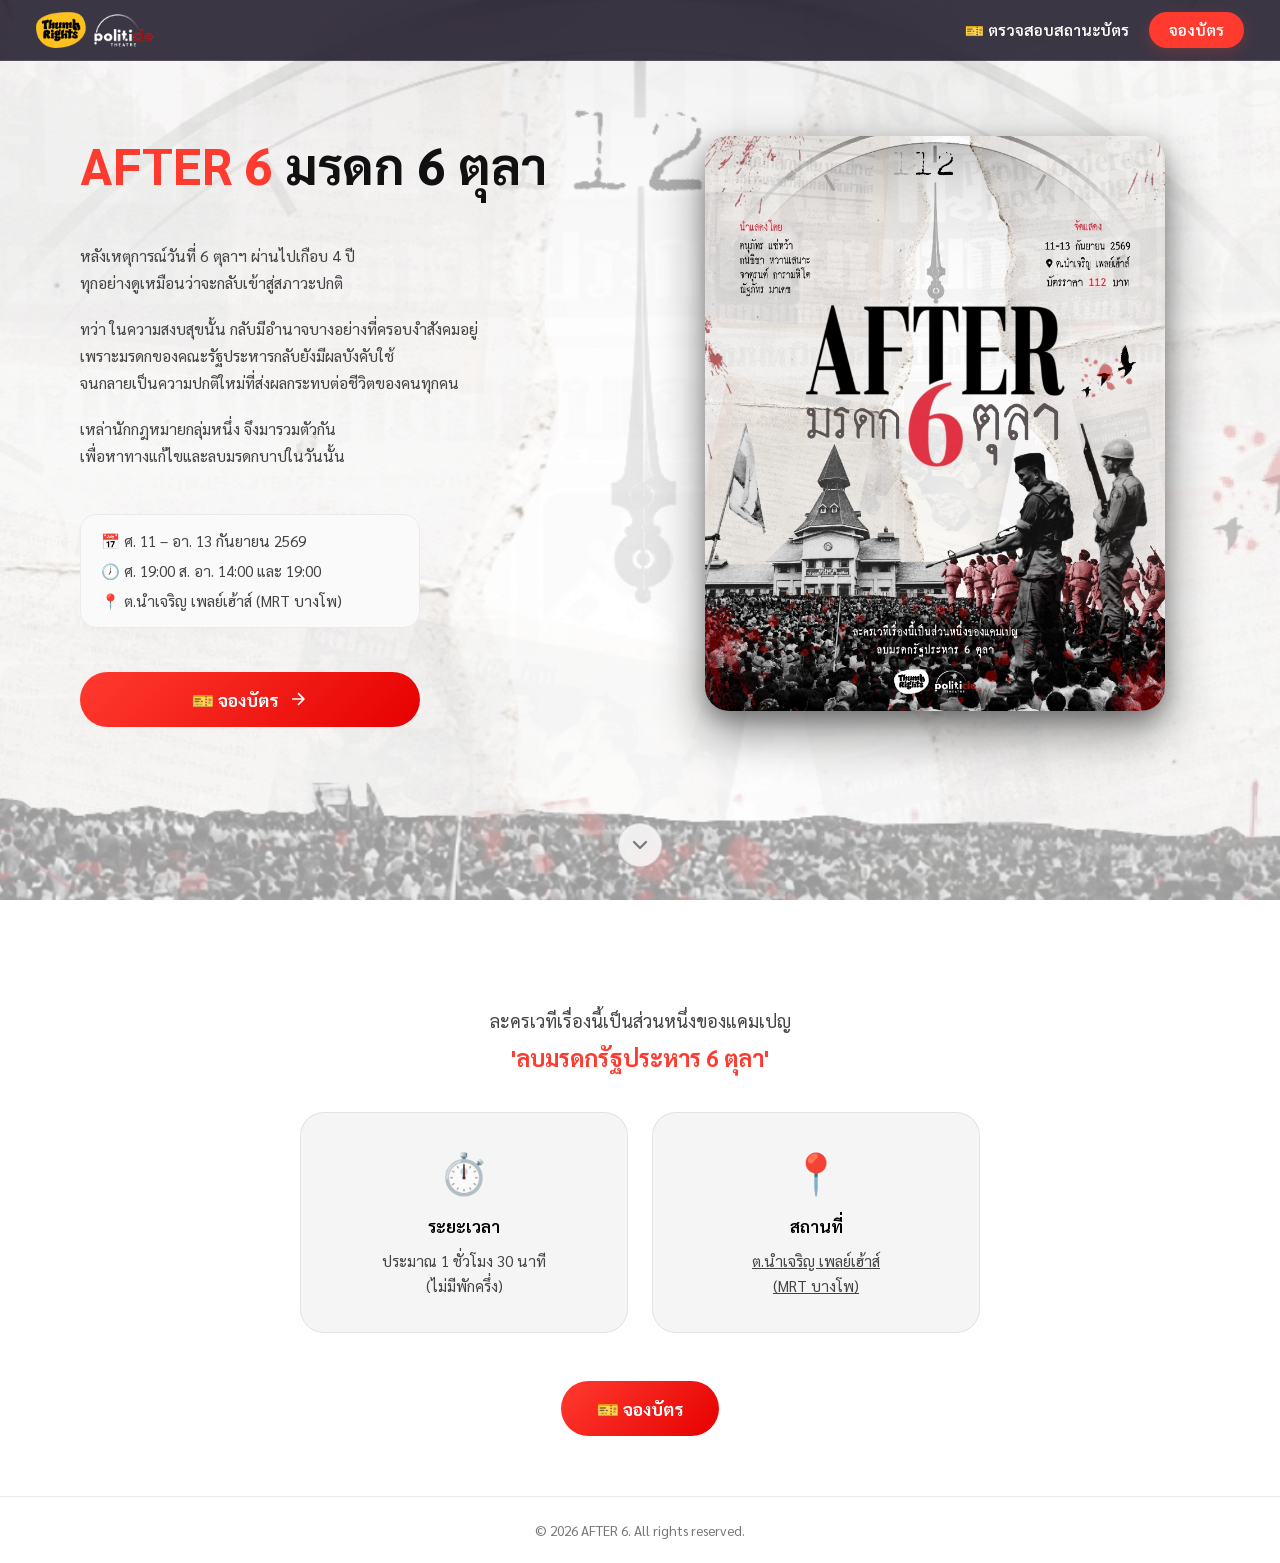
==== commit 9e36c60a: "Update confirmation page copy, remove print button and mask emoji, redesign downloaded ticket to sle" ====
--- a/index.html
+++ b/index.html
@@ -318,9 +318,8 @@
 
   <div class="confirm-container">
     <div class="confirm-hero">
-      <div class="confirm-icon">🎭</div>
       <h2 class="confirm-title">การจองสำเร็จ</h2>
-      <p class="confirm-sub">บัตรของคุณพร้อมแล้ว กรุณาบันทึก QR Code ทุกใบ</p>
+      <p class="confirm-sub">กรุณาบันทึก QR Code สำหรับเข้าชมการแสดง</p>
     </div>
 
     <div class="order-detail-card">
@@ -352,7 +351,6 @@
     </div>
 
     <div class="confirm-actions">
-      <button class="btn-outline" onclick="window.print()">🖨️ พิมพ์บัตรทั้งหมด</button>
       <a class="btn-outline" href="status.html" id="btn-check-status" style="text-decoration:none">🔍 ตรวจสอบสถานะบัตร</a>
       <button class="btn-primary" onclick="location.reload()">🏠 กลับหน้าแรก</button>
     </div>
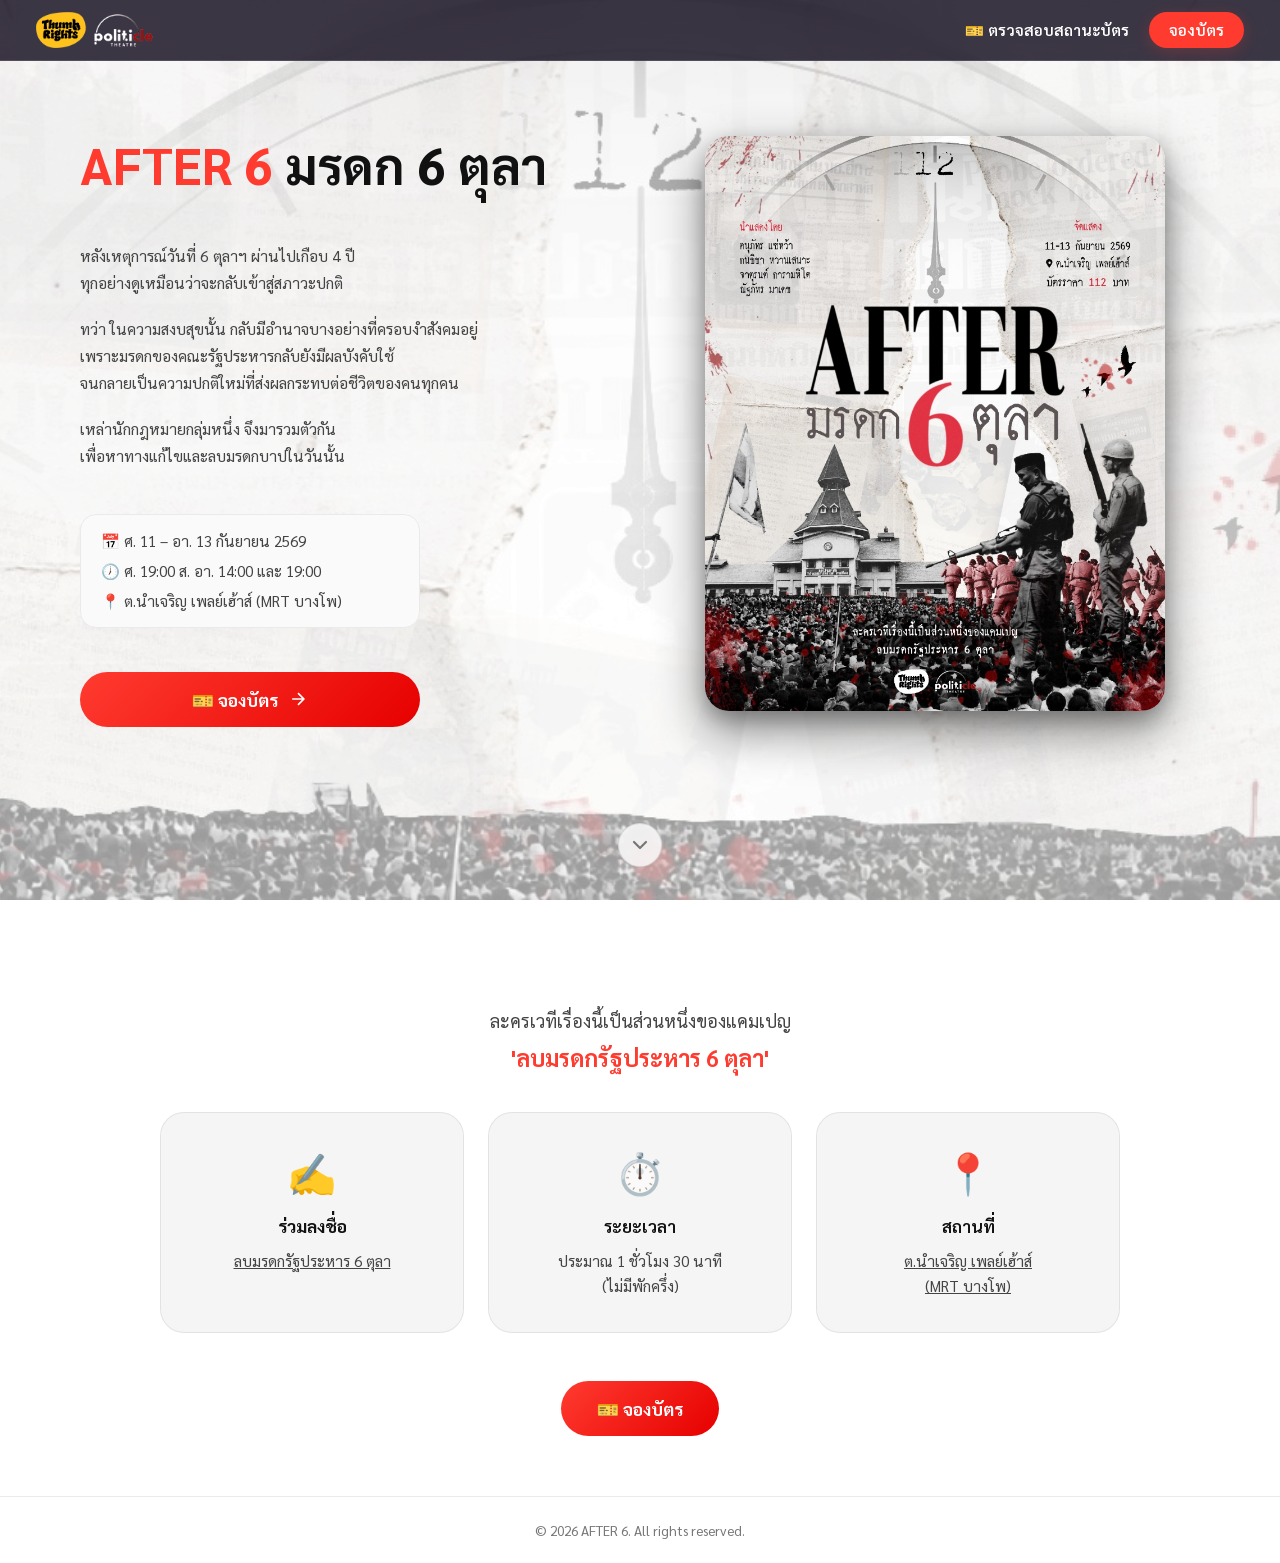
==== commit 70a73dd1: "Add 'ร่วมลงชื่อ' card with link to https://decoup6octsins.com/ before duration card" ====
--- a/index.html
+++ b/index.html
@@ -84,12 +84,17 @@
       <div class="campaign-box">
         <div class="campaign-lead">ละครเวทีเรื่องนี้เป็นส่วนหนึ่งของแคมเปญ</div>
         <div class="campaign-title">
-          <a href="https://www.facebook.com/share/p/1LTp5zQWZ3/" target="_blank" rel="noopener noreferrer" style="color: inherit; text-decoration: none;">
+          <a href="https://decoup6octsins.com/" target="_blank" rel="noopener noreferrer" style="color: inherit; text-decoration: none;">
             <strong>'ลบมรดกรัฐประหาร 6 ตุลา'</strong>
           </a>
         </div>
       </div>
       <div class="info-grid">
+        <div class="info-card">
+          <div class="info-icon">✍️</div>
+          <h3><strong>ร่วมลงชื่อ</strong></h3>
+          <p><a href="https://decoup6octsins.com/" target="_blank" rel="noopener noreferrer" style="color: inherit; text-decoration: underline;">ลบมรดกรัฐประหาร 6 ตุลา</a></p>
+        </div>
         <div class="info-card">
           <div class="info-icon">⏱️</div>
           <h3>ระยะเวลา</h3>
--- a/style.css
+++ b/style.css
@@ -373,9 +373,9 @@
 
 .info-grid {
   display: grid;
-  grid-template-columns: repeat(2, 1fr);
+  grid-template-columns: repeat(3, 1fr);
   gap: 24px;
-  max-width: 680px;
+  max-width: 960px;
   margin: 0 auto 48px;
 }
 
@@ -383,18 +383,18 @@
   background: var(--glass);
   border: 1px solid var(--glass-border);
   border-radius: var(--radius-lg);
-  padding: 32px 24px;
+  padding: 32px 20px;
   text-align: center;
   backdrop-filter: blur(10px);
   transition: var(--transition);
 }
 .info-card:hover {
   transform: translateY(-4px);
-  border-color: var(--purple-400);
-  box-shadow: var(--shadow-glow);
+  border-color: rgba(255, 59, 48, 0.4);
+  box-shadow: 0 10px 30px rgba(0, 0, 0, 0.08);
 }
 .info-icon { font-size: 2.5rem; margin-bottom: 16px; }
-.info-card h3 { font-size: 1.1rem; font-weight: 600; margin-bottom: 12px; color: var(--gold-300); }
+.info-card h3 { font-size: 1.1rem; font-weight: 600; margin-bottom: 12px; color: var(--text-primary); }
 .info-card p { color: var(--text-secondary); line-height: 1.7; font-size: 0.95rem; }
 
 .cta-bottom { text-align: center; }
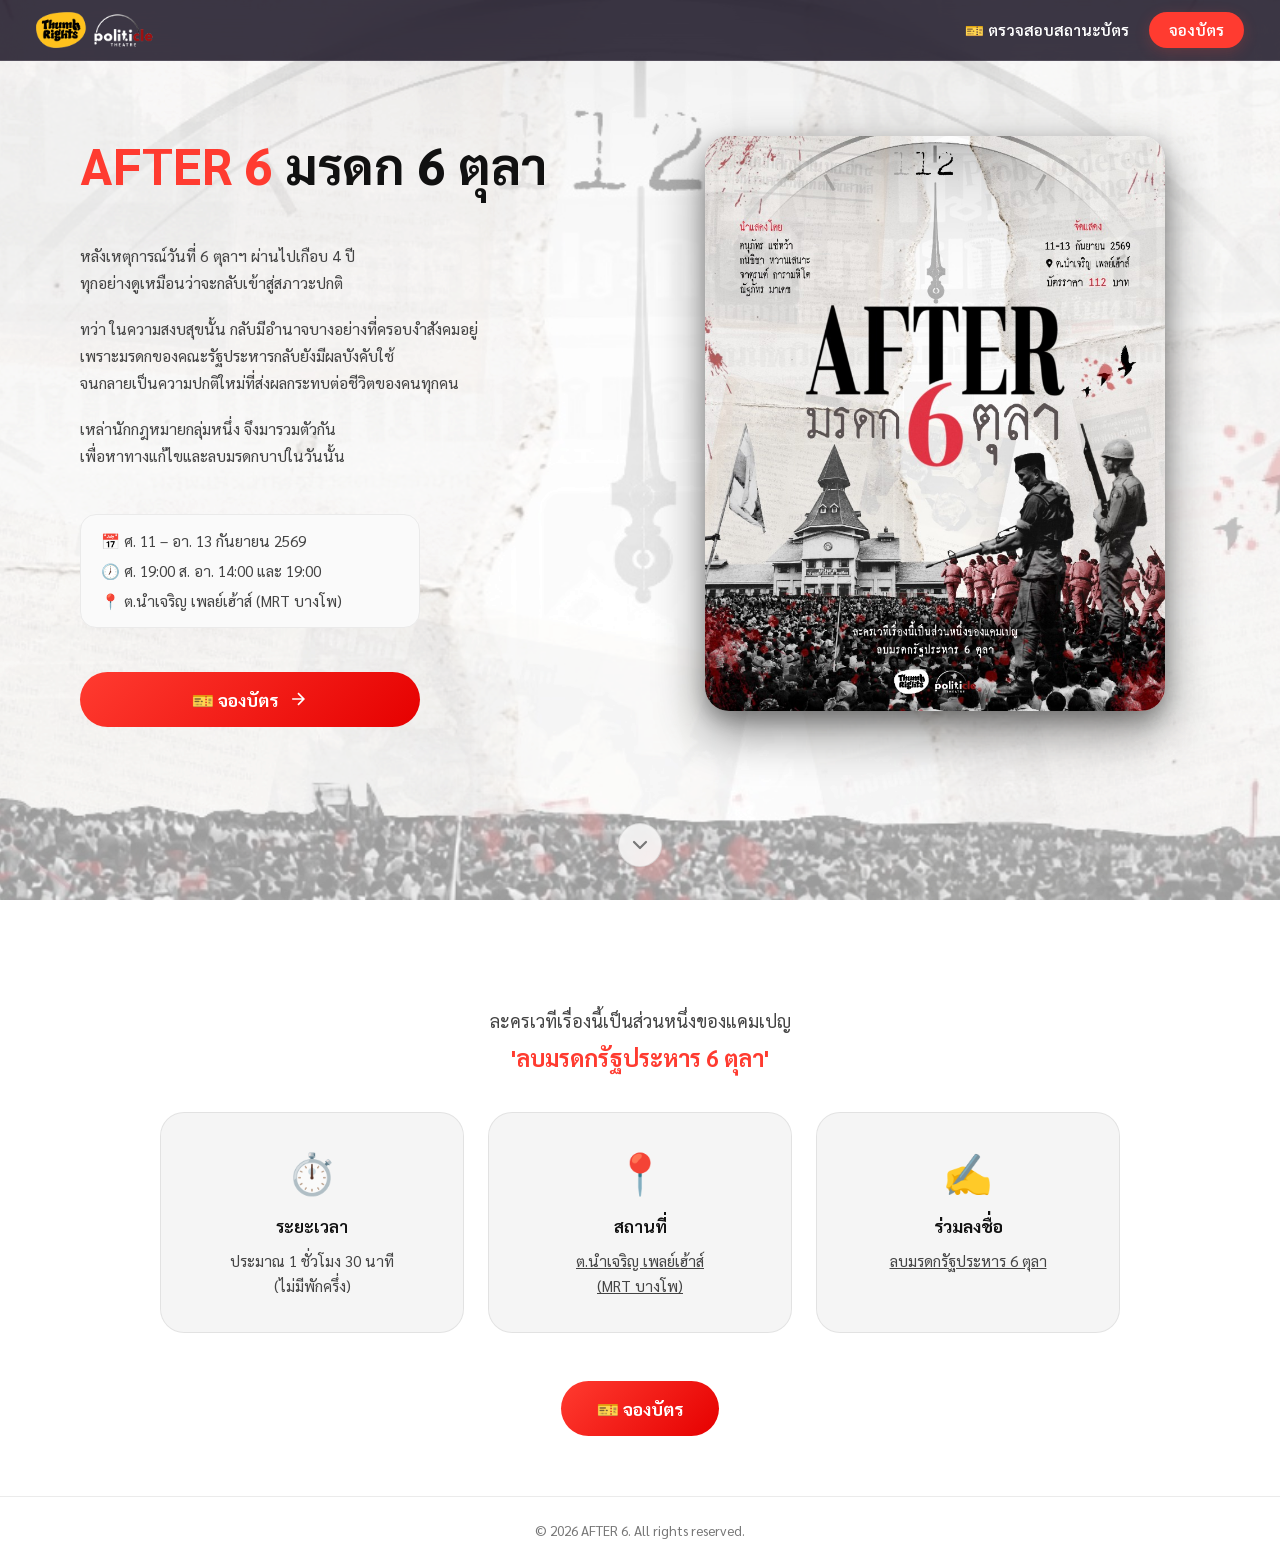
==== commit 5f42efac: "Move 'ร่วมลงชื่อ' card to after 'สถานที่' card" ====
--- a/index.html
+++ b/index.html
@@ -91,11 +91,6 @@
       </div>
       <div class="info-grid">
         <div class="info-card">
-          <div class="info-icon">✍️</div>
-          <h3><strong>ร่วมลงชื่อ</strong></h3>
-          <p><a href="https://decoup6octsins.com/" target="_blank" rel="noopener noreferrer" style="color: inherit; text-decoration: underline;">ลบมรดกรัฐประหาร 6 ตุลา</a></p>
-        </div>
-        <div class="info-card">
           <div class="info-icon">⏱️</div>
           <h3>ระยะเวลา</h3>
           <p>ประมาณ 1 ชั่วโมง 30 นาที<br/>(ไม่มีพักครึ่ง)</p>
@@ -104,6 +99,11 @@
           <div class="info-icon">📍</div>
           <h3>สถานที่</h3>
           <p><a href="https://maps.app.goo.gl/1uwMp8sGH6Jfh2RcA" target="_blank" rel="noopener noreferrer" style="color: inherit; text-decoration: underline;">ต.นำเจริญ เพลย์เฮ้าส์<br/>(MRT บางโพ)</a></p>
+        </div>
+        <div class="info-card">
+          <div class="info-icon">✍️</div>
+          <h3><strong>ร่วมลงชื่อ</strong></h3>
+          <p><a href="https://decoup6octsins.com/" target="_blank" rel="noopener noreferrer" style="color: inherit; text-decoration: underline;">ลบมรดกรัฐประหาร 6 ตุลา</a></p>
         </div>
       </div>
       <div class="cta-bottom">
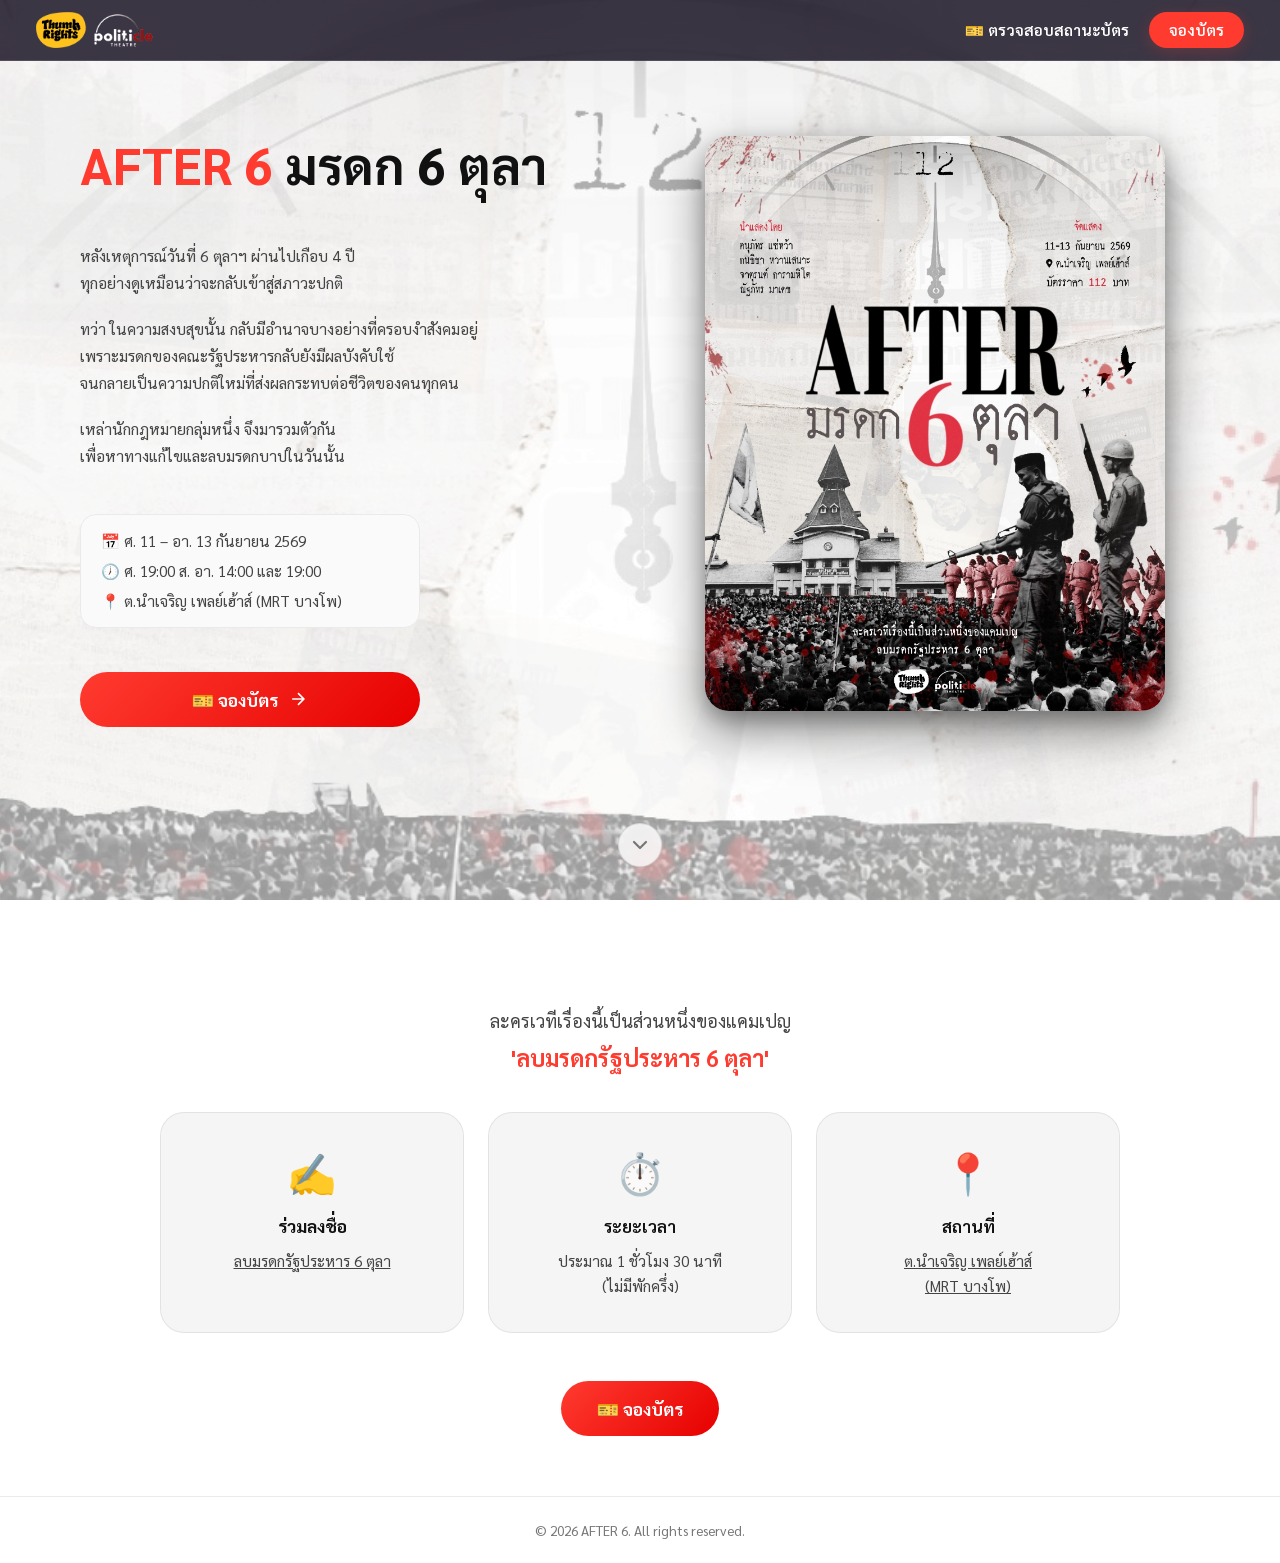
==== commit 29788e12: "Restore 'ร่วมลงชื่อ' card to be before 'ระยะเวลา'" ====
--- a/index.html
+++ b/index.html
@@ -91,6 +91,11 @@
       </div>
       <div class="info-grid">
         <div class="info-card">
+          <div class="info-icon">✍️</div>
+          <h3><strong>ร่วมลงชื่อ</strong></h3>
+          <p><a href="https://decoup6octsins.com/" target="_blank" rel="noopener noreferrer" style="color: inherit; text-decoration: underline;">ลบมรดกรัฐประหาร 6 ตุลา</a></p>
+        </div>
+        <div class="info-card">
           <div class="info-icon">⏱️</div>
           <h3>ระยะเวลา</h3>
           <p>ประมาณ 1 ชั่วโมง 30 นาที<br/>(ไม่มีพักครึ่ง)</p>
@@ -99,11 +104,6 @@
           <div class="info-icon">📍</div>
           <h3>สถานที่</h3>
           <p><a href="https://maps.app.goo.gl/1uwMp8sGH6Jfh2RcA" target="_blank" rel="noopener noreferrer" style="color: inherit; text-decoration: underline;">ต.นำเจริญ เพลย์เฮ้าส์<br/>(MRT บางโพ)</a></p>
-        </div>
-        <div class="info-card">
-          <div class="info-icon">✍️</div>
-          <h3><strong>ร่วมลงชื่อ</strong></h3>
-          <p><a href="https://decoup6octsins.com/" target="_blank" rel="noopener noreferrer" style="color: inherit; text-decoration: underline;">ลบมรดกรัฐประหาร 6 ตุลา</a></p>
         </div>
       </div>
       <div class="cta-bottom">
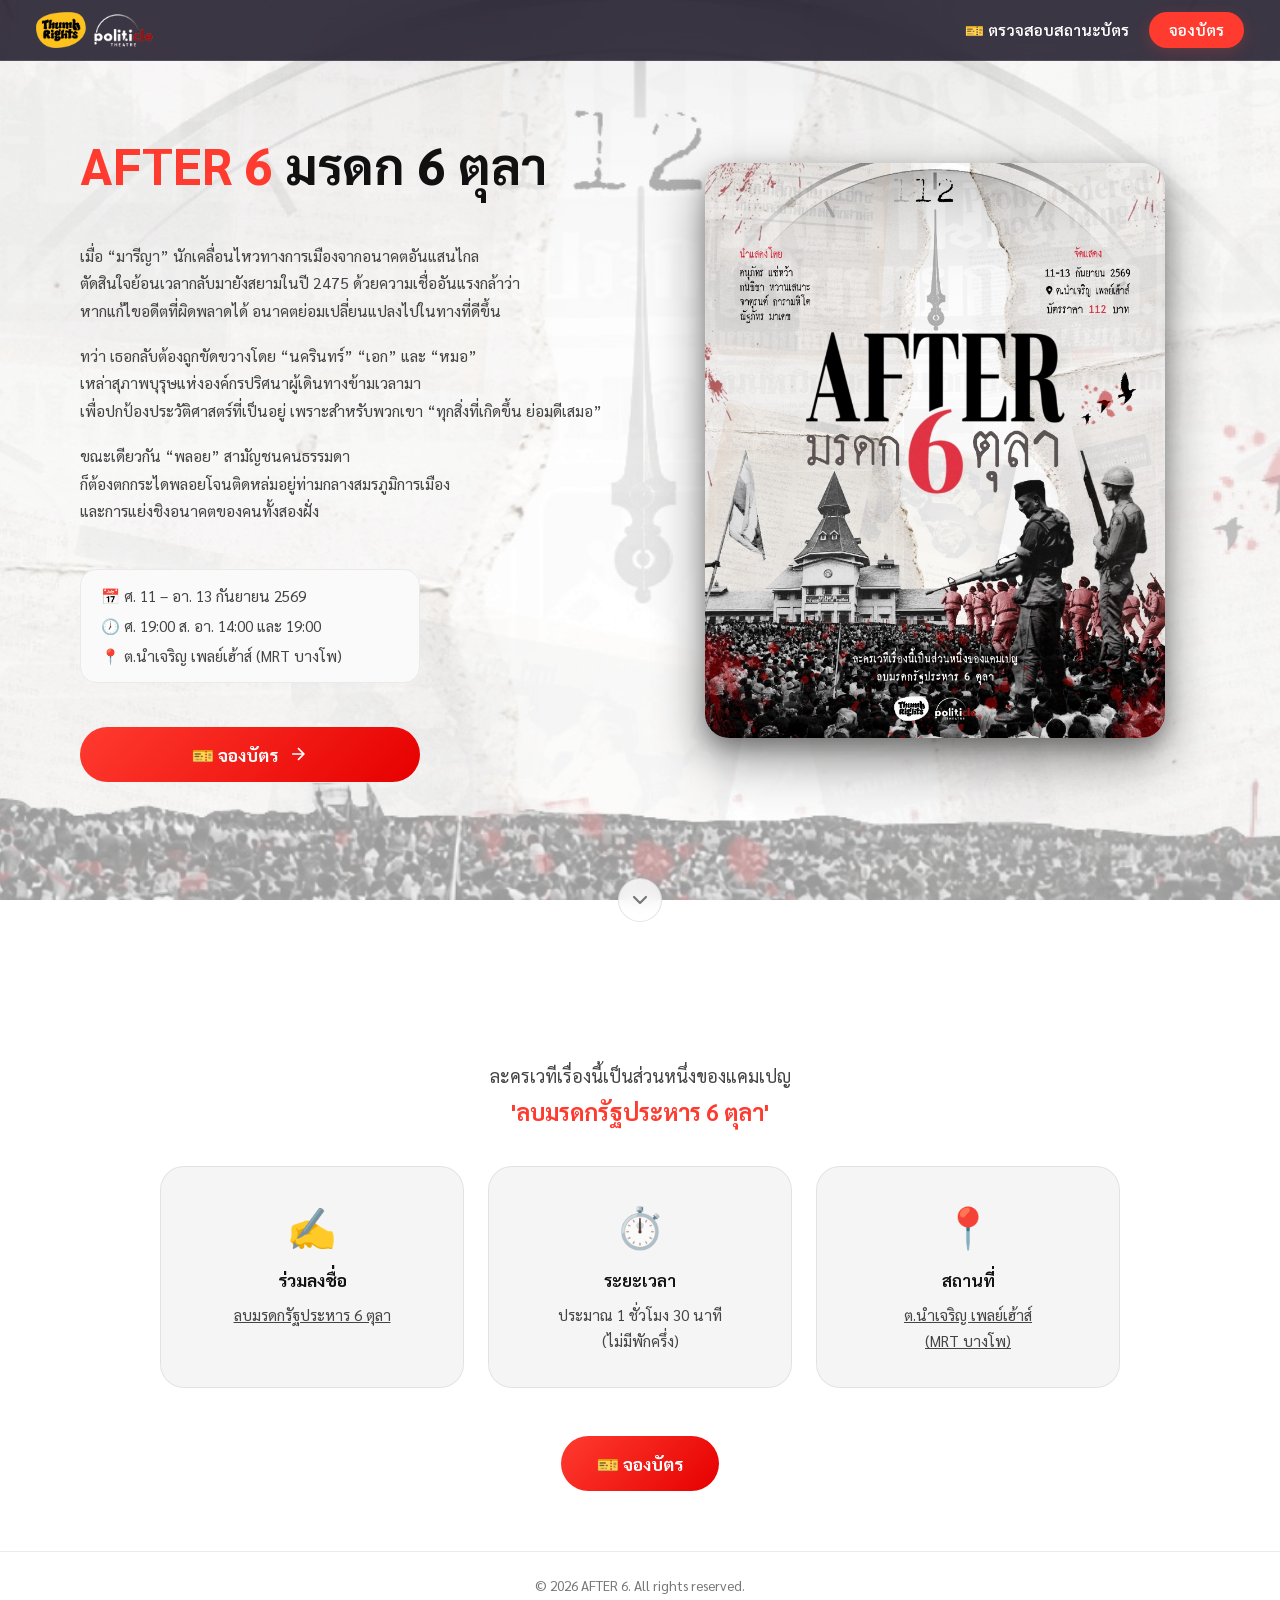
==== commit 2bd49aca: "Update synopsis with new story content and exact mobile line breaks" ====
--- a/index.html
+++ b/index.html
@@ -51,14 +51,14 @@
       <h1 class="hero-title"><span style="color: #ff3b30;">AFTER 6</span> มรดก 6 ตุลา</h1>
       <div class="hero-synopsis">
         <div class="synopsis-desktop">
-          <p style="margin-bottom: 18px;">หลังเหตุการณ์วันที่ 6 ตุลาฯ ผ่านไปเกือบ 4 ปี<br/>ทุกอย่างดูเหมือนว่าจะกลับเข้าสู่สภาวะปกติ</p>
-          <p style="margin-bottom: 18px;">ทว่า ในความสงบสุขนั้น กลับมีอำนาจบางอย่างที่ครอบงำสังคมอยู่<br/>เพราะมรดกของคณะรัฐประหารกลับยังมีผลบังคับใช้<br/>จนกลายเป็นความปกติใหม่ที่ส่งผลกระทบต่อชีวิตของคนทุกคน</p>
-          <p>เหล่านักกฎหมายกลุ่มหนึ่ง จึงมารวมตัวกัน<br/>เพื่อหาทางแก้ไขและลบมรดกบาปในวันนั้น</p>
+          <p style="margin-bottom: 18px;">เมื่อ “มารีญา” นักเคลื่อนไหวทางการเมืองจากอนาคตอันแสนไกล<br/>ตัดสินใจย้อนเวลากลับมายังสยามในปี 2475 ด้วยความเชื่ออันแรงกล้าว่า<br/>หากแก้ไขอดีตที่ผิดพลาดได้ อนาคตย่อมเปลี่ยนแปลงไปในทางที่ดีขึ้น</p>
+          <p style="margin-bottom: 18px;">ทว่า เธอกลับต้องถูกขัดขวางโดย “นครินทร์” “เอก” และ “หมอ”<br/>เหล่าสุภาพบุรุษแห่งองค์กรปริศนาผู้เดินทางข้ามเวลามา<br/>เพื่อปกป้องประวัติศาสตร์ที่เป็นอยู่ เพราะสำหรับพวกเขา “ทุกสิ่งที่เกิดขึ้น ย่อมดีเสมอ”</p>
+          <p>ขณะเดียวกัน “พลอย” สามัญชนคนธรรมดา<br/>ก็ต้องตกกระไดพลอยโจนติดหล่มอยู่ท่ามกลางสมรภูมิการเมือง<br/>และการแย่งชิงอนาคตของคนทั้งสองฝั่ง</p>
         </div>
         <div class="synopsis-mobile">
-          <p style="margin-bottom: 18px;">หลังเหตุการณ์วันที่ 6 ตุลาฯ ผ่านไปเกือบ 4 ปี<br/>ทุกอย่างดูเหมือนว่าจะกลับเข้าสู่สภาวะปกติ</p>
-          <p style="margin-bottom: 18px;">ทว่า ในความสงบสุขนั้น<br/>กลับมีอำนาจบางอย่างที่ครอบงำสังคมอยู่<br/>เพราะมรดกของคณะรัฐประหารกลับยังมีผลบังคับใช้<br/>จนกลายเป็นความปกติใหม่<br/>ที่ส่งผลกระทบต่อชีวิตของคนทุกคน</p>
-          <p>เหล่านักกฎหมายกลุ่มหนึ่ง จึงมารวมตัวกัน<br/>เพื่อหาทางแก้ไขและลบมรดกบาปในวันนั้น</p>
+          <p style="margin-bottom: 18px;">เมื่อ “มารีญา” นักเคลื่อนไหวทางการเมือง<br/>จากอนาคตอันแสนไกล<br/>ตัดสินใจย้อนเวลากลับมายังสยามในปี 2475<br/>ด้วยความเชื่ออันแรงกล้าว่า<br/>หากแก้ไขอดีตที่ผิดพลาดได้<br/>อนาคตย่อมเปลี่ยนแปลงไปในทางที่ดีขึ้น</p>
+          <p style="margin-bottom: 18px;">ทว่า เธอกลับต้องถูกขัดขวางโดย<br/>“นครินทร์” “เอก” และ “หมอ”<br/>เหล่าสุภาพบุรุษแห่งองค์กรปริศนา<br/>ผู้เดินทางข้ามเวลามา<br/>เพื่อปกป้องประวัติศาสตร์ที่เป็นอยู่<br/>เพราะสำหรับพวกเขา<br/>“ทุกสิ่งที่เกิดขึ้น ย่อมดีเสมอ”</p>
+          <p>ขณะเดียวกัน “พลอย” สามัญชนคนธรรมดา<br/>ก็ต้องตกกระไดพลอยโจนติดหล่มอยู่ท่ามกลาง<br/>สมรภูมิการเมืองและการแย่งชิงอนาคต<br/>ของคนทั้งสองฝั่ง</p>
         </div>
       </div>
       <div class="hero-meta">
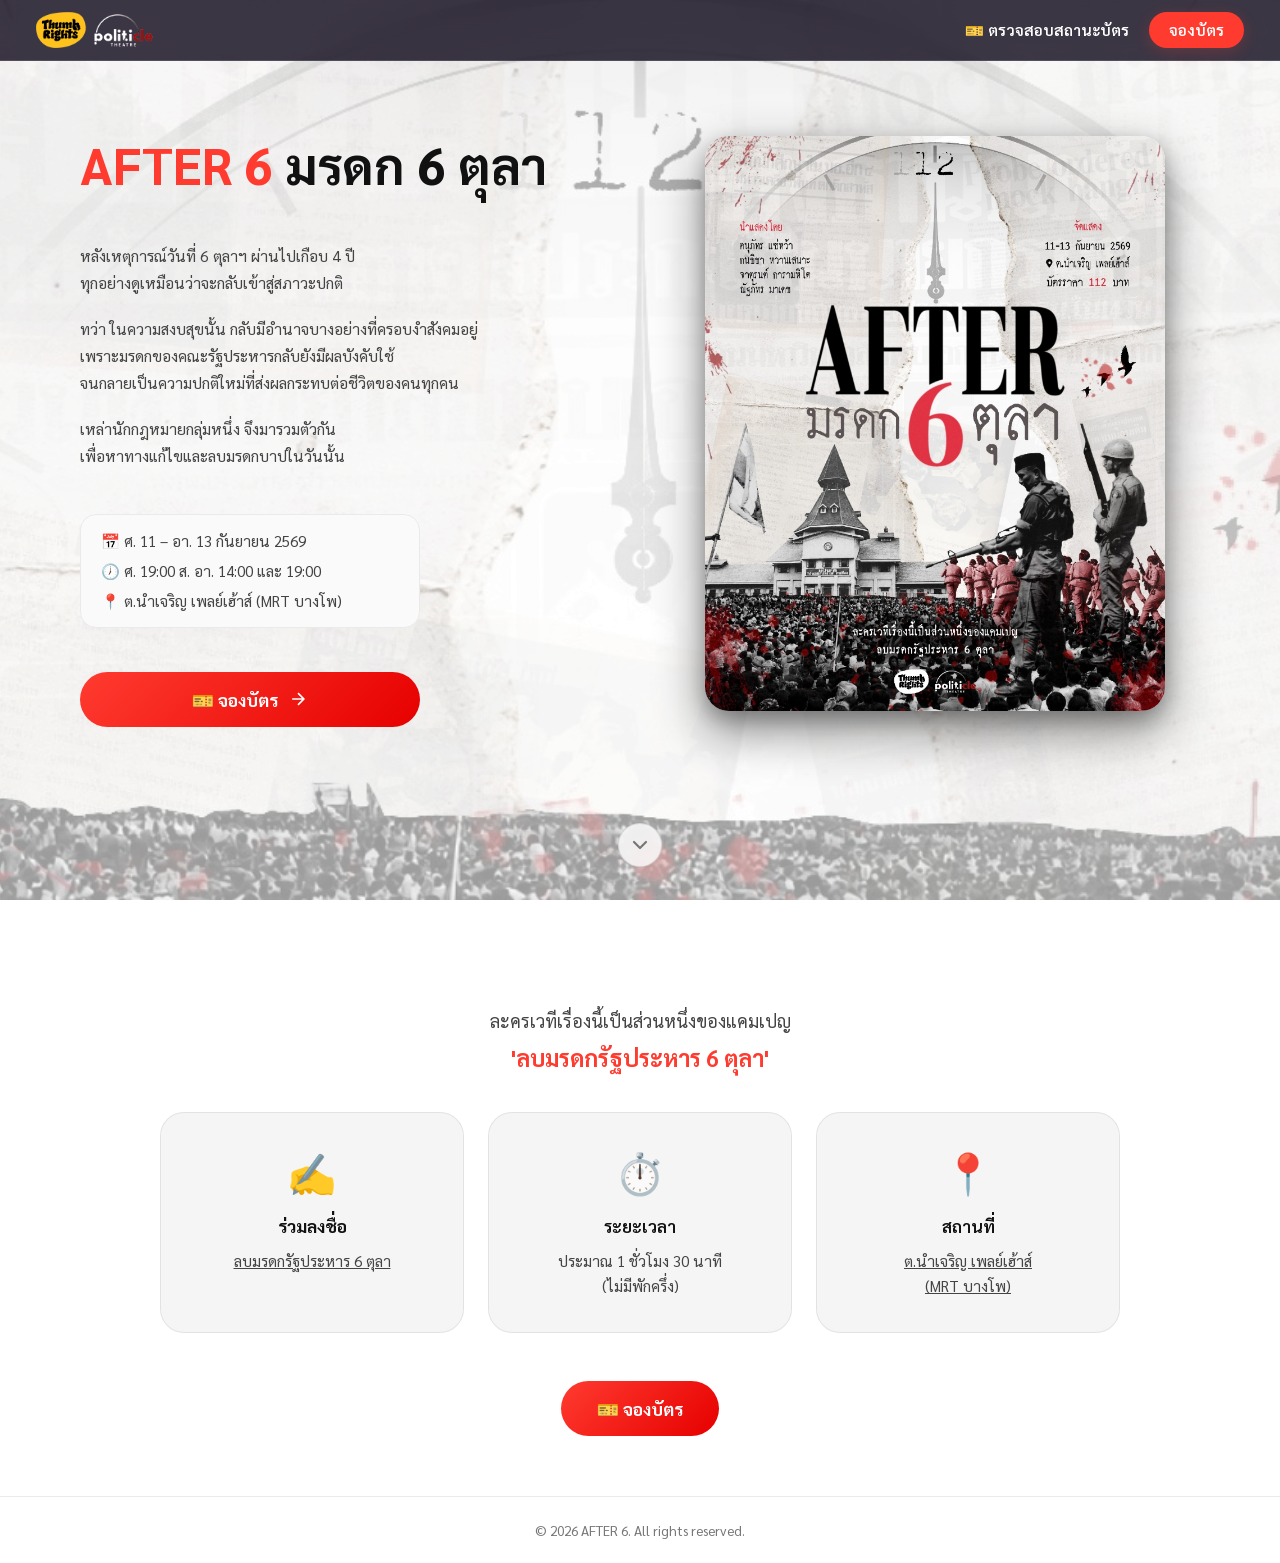
==== commit 30fcdca0: "Revert "Update synopsis with new story content and exact mobile line breaks" This reverts commit 2bd" ====
--- a/index.html
+++ b/index.html
@@ -51,14 +51,14 @@
       <h1 class="hero-title"><span style="color: #ff3b30;">AFTER 6</span> มรดก 6 ตุลา</h1>
       <div class="hero-synopsis">
         <div class="synopsis-desktop">
-          <p style="margin-bottom: 18px;">เมื่อ “มารีญา” นักเคลื่อนไหวทางการเมืองจากอนาคตอันแสนไกล<br/>ตัดสินใจย้อนเวลากลับมายังสยามในปี 2475 ด้วยความเชื่ออันแรงกล้าว่า<br/>หากแก้ไขอดีตที่ผิดพลาดได้ อนาคตย่อมเปลี่ยนแปลงไปในทางที่ดีขึ้น</p>
-          <p style="margin-bottom: 18px;">ทว่า เธอกลับต้องถูกขัดขวางโดย “นครินทร์” “เอก” และ “หมอ”<br/>เหล่าสุภาพบุรุษแห่งองค์กรปริศนาผู้เดินทางข้ามเวลามา<br/>เพื่อปกป้องประวัติศาสตร์ที่เป็นอยู่ เพราะสำหรับพวกเขา “ทุกสิ่งที่เกิดขึ้น ย่อมดีเสมอ”</p>
-          <p>ขณะเดียวกัน “พลอย” สามัญชนคนธรรมดา<br/>ก็ต้องตกกระไดพลอยโจนติดหล่มอยู่ท่ามกลางสมรภูมิการเมือง<br/>และการแย่งชิงอนาคตของคนทั้งสองฝั่ง</p>
+          <p style="margin-bottom: 18px;">หลังเหตุการณ์วันที่ 6 ตุลาฯ ผ่านไปเกือบ 4 ปี<br/>ทุกอย่างดูเหมือนว่าจะกลับเข้าสู่สภาวะปกติ</p>
+          <p style="margin-bottom: 18px;">ทว่า ในความสงบสุขนั้น กลับมีอำนาจบางอย่างที่ครอบงำสังคมอยู่<br/>เพราะมรดกของคณะรัฐประหารกลับยังมีผลบังคับใช้<br/>จนกลายเป็นความปกติใหม่ที่ส่งผลกระทบต่อชีวิตของคนทุกคน</p>
+          <p>เหล่านักกฎหมายกลุ่มหนึ่ง จึงมารวมตัวกัน<br/>เพื่อหาทางแก้ไขและลบมรดกบาปในวันนั้น</p>
         </div>
         <div class="synopsis-mobile">
-          <p style="margin-bottom: 18px;">เมื่อ “มารีญา” นักเคลื่อนไหวทางการเมือง<br/>จากอนาคตอันแสนไกล<br/>ตัดสินใจย้อนเวลากลับมายังสยามในปี 2475<br/>ด้วยความเชื่ออันแรงกล้าว่า<br/>หากแก้ไขอดีตที่ผิดพลาดได้<br/>อนาคตย่อมเปลี่ยนแปลงไปในทางที่ดีขึ้น</p>
-          <p style="margin-bottom: 18px;">ทว่า เธอกลับต้องถูกขัดขวางโดย<br/>“นครินทร์” “เอก” และ “หมอ”<br/>เหล่าสุภาพบุรุษแห่งองค์กรปริศนา<br/>ผู้เดินทางข้ามเวลามา<br/>เพื่อปกป้องประวัติศาสตร์ที่เป็นอยู่<br/>เพราะสำหรับพวกเขา<br/>“ทุกสิ่งที่เกิดขึ้น ย่อมดีเสมอ”</p>
-          <p>ขณะเดียวกัน “พลอย” สามัญชนคนธรรมดา<br/>ก็ต้องตกกระไดพลอยโจนติดหล่มอยู่ท่ามกลาง<br/>สมรภูมิการเมืองและการแย่งชิงอนาคต<br/>ของคนทั้งสองฝั่ง</p>
+          <p style="margin-bottom: 18px;">หลังเหตุการณ์วันที่ 6 ตุลาฯ ผ่านไปเกือบ 4 ปี<br/>ทุกอย่างดูเหมือนว่าจะกลับเข้าสู่สภาวะปกติ</p>
+          <p style="margin-bottom: 18px;">ทว่า ในความสงบสุขนั้น<br/>กลับมีอำนาจบางอย่างที่ครอบงำสังคมอยู่<br/>เพราะมรดกของคณะรัฐประหารกลับยังมีผลบังคับใช้<br/>จนกลายเป็นความปกติใหม่<br/>ที่ส่งผลกระทบต่อชีวิตของคนทุกคน</p>
+          <p>เหล่านักกฎหมายกลุ่มหนึ่ง จึงมารวมตัวกัน<br/>เพื่อหาทางแก้ไขและลบมรดกบาปในวันนั้น</p>
         </div>
       </div>
       <div class="hero-meta">
